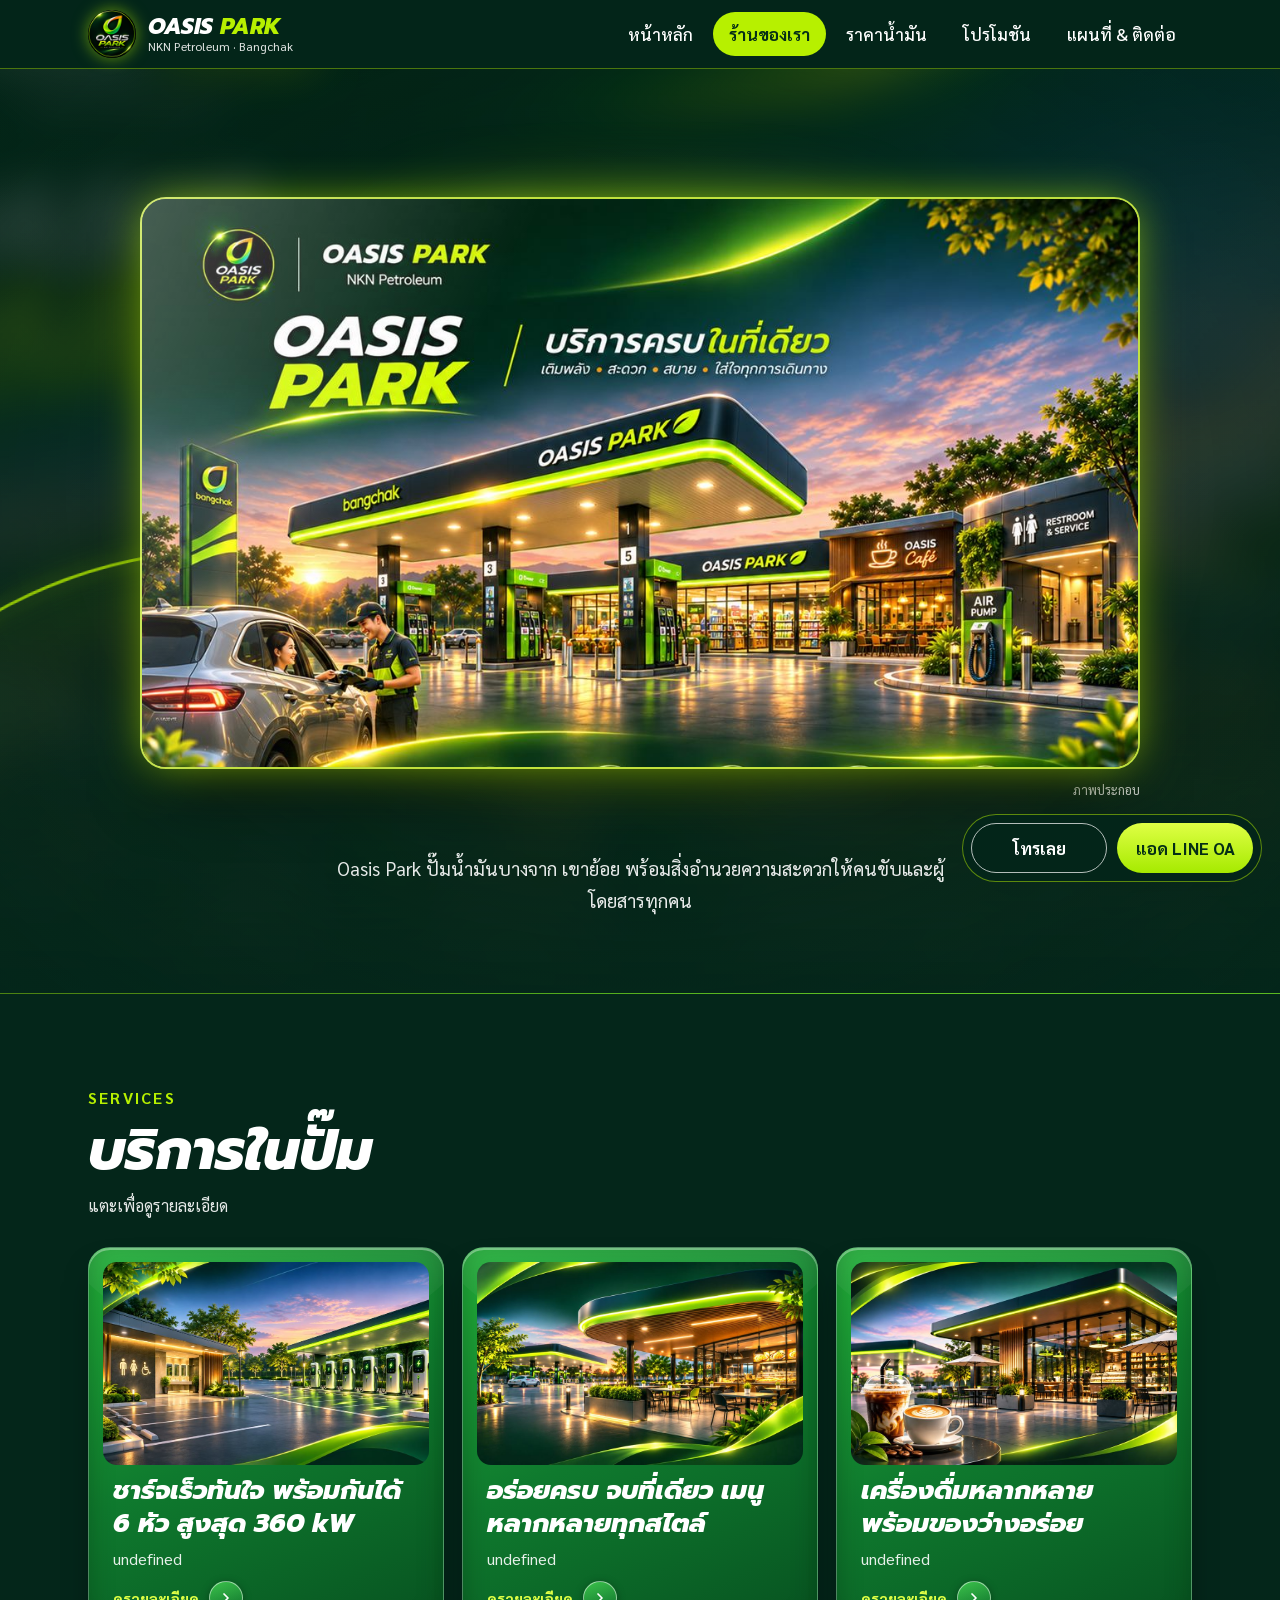
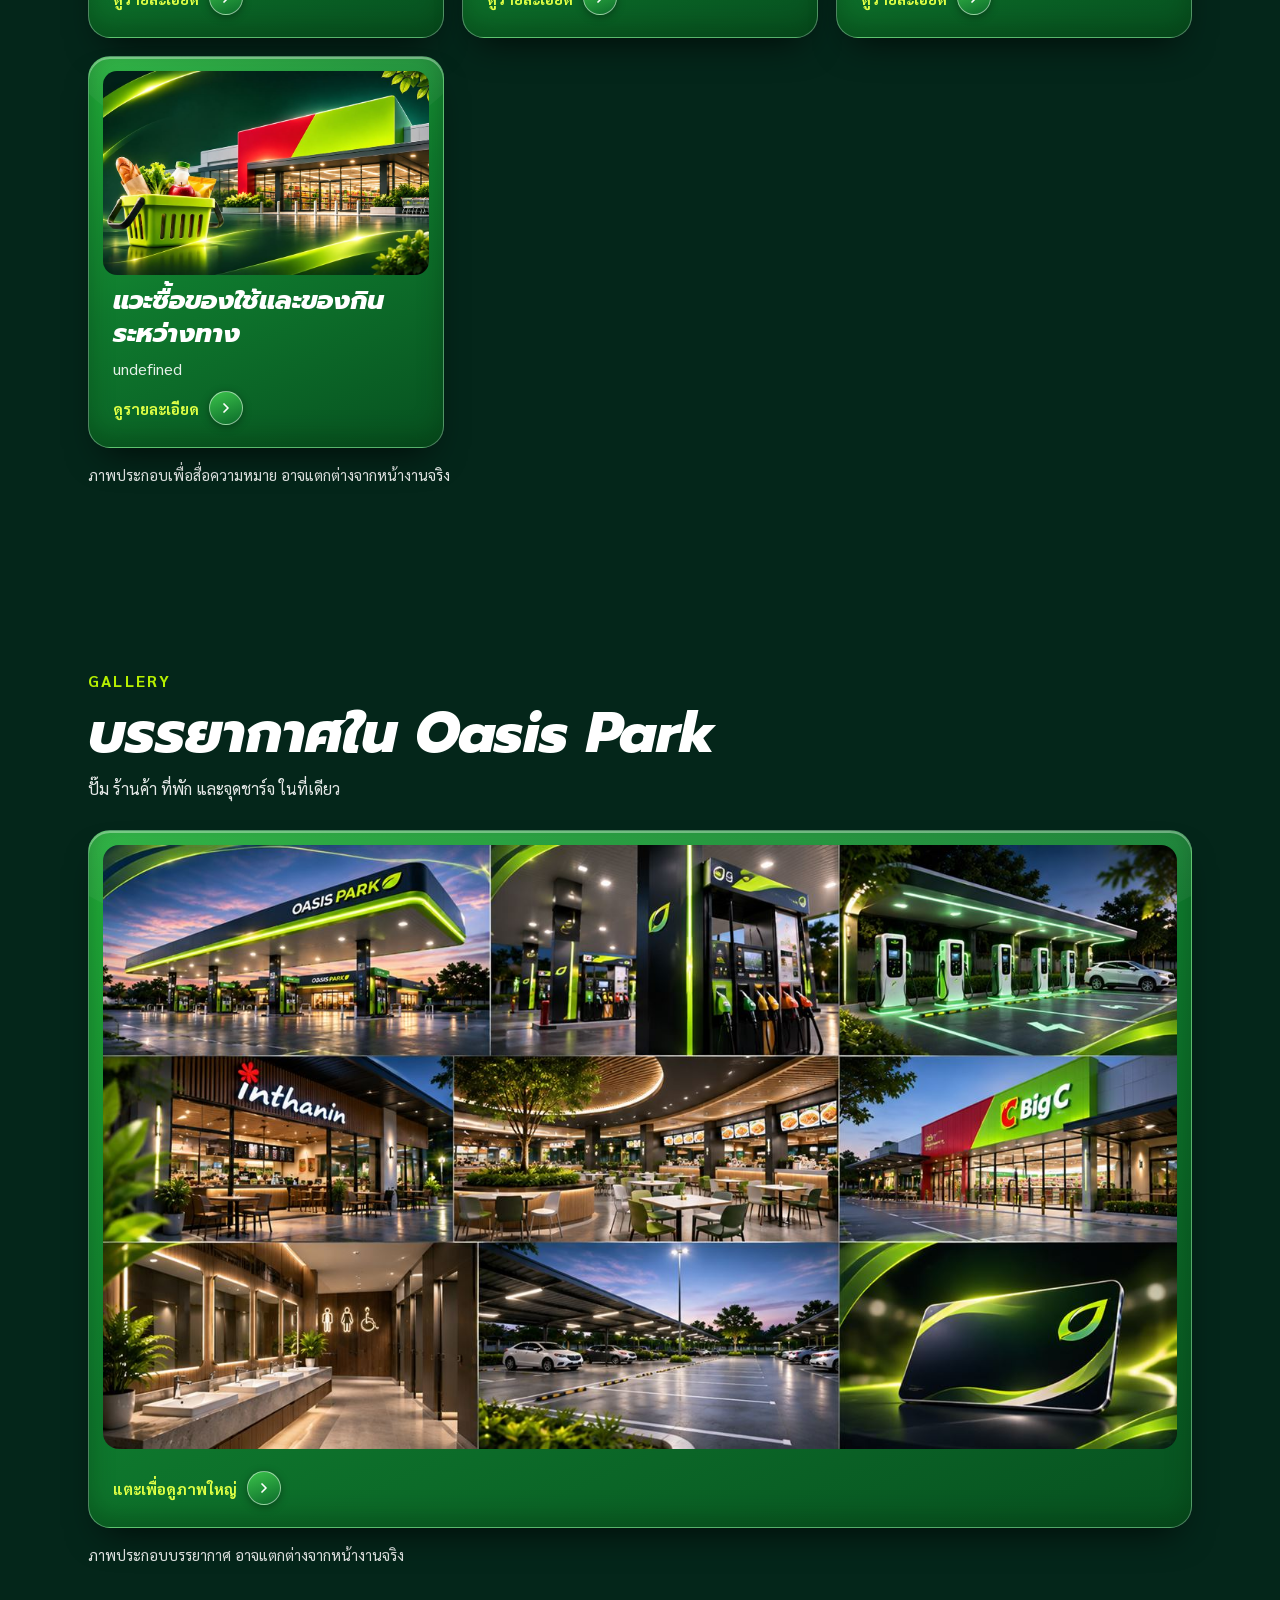
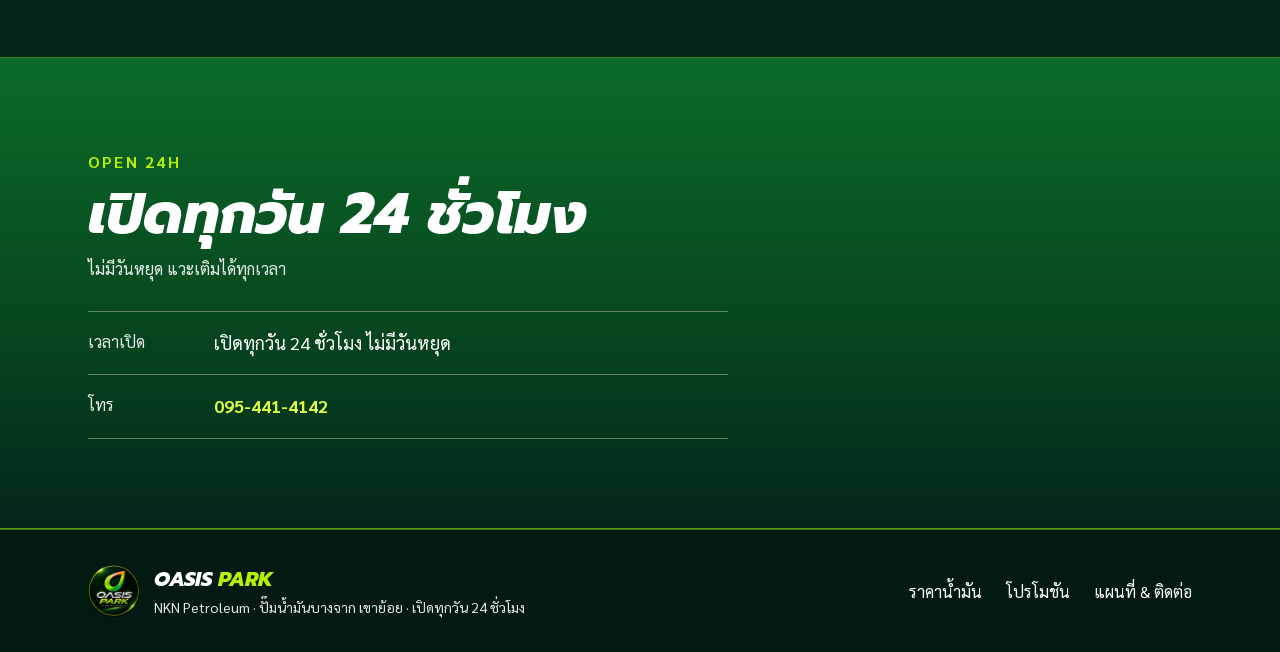
==== about.html @ 882deda7 "Redesign site: LINE OA theme, fuel price changes, EV/services imagery, modal + transition effects Co" ====
<!doctype html>
<html lang="th">
<head>
<meta charset="utf-8">
<meta name="viewport" content="width=device-width, initial-scale=1">
<title>ร้านของเรา — Oasis Park</title>
<meta name="description" content="บริการใน Oasis Park บางจาก เขาย้อย ชาร์จ EV ร้านสะดวกซื้อ Mini Big C กาแฟ Inthanin ศูนย์อาหาร">
<link rel="icon" href="assets/img/web/brand/logo-emblem.png">
<link rel="preconnect" href="https://fonts.googleapis.com">
<link rel="preconnect" href="https://fonts.gstatic.com" crossorigin>
<link rel="stylesheet" href="https://fonts.googleapis.com/css2?family=Prompt:ital,wght@0,500;0,600;0,700;0,800;1,700;1,800&family=Sarabun:wght@400;500;600;700&display=swap">
<link rel="stylesheet" href="assets/css/style.css">
</head>
<body>
<div class="pt" aria-hidden="true"><img src="assets/img/web/brand/logo-emblem.png" alt="" width="110" height="110"></div>

<header class="site">
  <div class="nav-row">
    <a class="brand" href="index.html" aria-label="Oasis Park หน้าหลัก">
      <img src="assets/img/web/brand/logo-emblem.png" alt="" width="48" height="48">
      <span class="bt"><b>OASIS <span>PARK</span></b><small>NKN Petroleum · Bangchak</small></span>
    </a>
    <button class="nav-toggle" aria-label="เปิดเมนู" aria-expanded="false">☰</button>
    <nav class="primary">
      <a href="index.html">หน้าหลัก</a>
      <a href="about.html" class="active" aria-current="page">ร้านของเรา</a>
      <a href="prices.html">ราคาน้ำมัน</a>
      <a href="promotions.html">โปรโมชัน</a>
      <a href="contact.html">แผนที่ &amp; ติดต่อ</a>
    </nav>
  </div>
</header>

<section class="hero layered center">
  <div class="hero-bg" style="background-image:url('assets/img/web/pages/page-services-blur.jpg')" aria-hidden="true"></div><div class="hero-veil" aria-hidden="true"></div><div class="swoosh" aria-hidden="true" style="left:-18%;top:52%;width:70%;height:90%;transform:rotate(-12deg);"></div><div class="swoosh" aria-hidden="true" style="right:-22%;top:-45%;width:75%;height:85%;transform:rotate(18deg);opacity:.7;"></div>
  <div class="hero-grid center"><div class="hero-text">
    <h1 class="sr-only">ร้านของเรา — บริการครบในที่เดียว</h1>
  </div>
  <figure class="shot"><div class="tilt"><span class="halo" aria-hidden="true"></span><img src="assets/img/web/pages/page-services.jpg" alt="ภาพปั๊ม Oasis Park ยามเย็น พร้อมร้านค้าและบริการ" width="1200"><span class="rim" aria-hidden="true"></span></div><figcaption>ภาพประกอบ</figcaption></figure>
  <div class="hero-text"><p class="lead">Oasis Park ปั๊มน้ำมันบางจาก เขาย้อย พร้อมสิ่งอำนวยความสะดวกให้คนขับและผู้โดยสารทุกคน</p></div></div>
</section>
<section class="block">
  <div class="wrap">
    <div class="section-head"><div class="eyebrow-label">SERVICES</div><h2>บริการในปั๊ม</h2><p>แตะเพื่อดูรายละเอียด</p></div>
    <div class="grid wide">
  <button type="button" class="glass img" data-modal="s4" aria-haspopup="dialog">
    <img class="thumb" src="assets/img/web/services/ev-scene.jpg" alt="ชาร์จรถ EV" style="object-position:50% หัวชาร์จ EV ใต้หลังคาไฟเขียวไลม์ ข้างห้องน้ำ" loading="lazy">
    <span class="pad-in"><h3>ชาร์จเร็วทันใจ พร้อมกันได้ 6 หัว สูงสุด 360 kW</h3><p>undefined</p><span class="more">ดูรายละเอียด <span class="chev" aria-hidden="true"><svg width="16" height="16" viewBox="0 0 24 24" fill="none" stroke="#fff" stroke-width="2.6" stroke-linecap="round" stroke-linejoin="round"><path d="m9 6 6 6-6 6"/></svg></span></span></span>
  </button>
  <button type="button" class="glass img" data-modal="s3" aria-haspopup="dialog">
    <img class="thumb" src="assets/img/web/services/food-scene.jpg" alt="ศูนย์อาหาร" style="object-position:50% ศูนย์อาหารยามเย็นข้างลานเติมน้ำมัน" loading="lazy">
    <span class="pad-in"><h3>อร่อยครบ จบที่เดียว เมนูหลากหลายทุกสไตล์</h3><p>undefined</p><span class="more">ดูรายละเอียด <span class="chev" aria-hidden="true"><svg width="16" height="16" viewBox="0 0 24 24" fill="none" stroke="#fff" stroke-width="2.6" stroke-linecap="round" stroke-linejoin="round"><path d="m9 6 6 6-6 6"/></svg></span></span></span>
  </button>
  <button type="button" class="glass img" data-modal="s2" aria-haspopup="dialog">
    <img class="thumb" src="assets/img/web/services/cafe-scene.jpg" alt="ร้านกาแฟ Inthanin" style="object-position:50% ร้านกาแฟยามเย็น พร้อมกาแฟเย็นและลาเต้" loading="lazy">
    <span class="pad-in"><h3>เครื่องดื่มหลากหลาย พร้อมของว่างอร่อย</h3><p>undefined</p><span class="more">ดูรายละเอียด <span class="chev" aria-hidden="true"><svg width="16" height="16" viewBox="0 0 24 24" fill="none" stroke="#fff" stroke-width="2.6" stroke-linecap="round" stroke-linejoin="round"><path d="m9 6 6 6-6 6"/></svg></span></span></span>
  </button>
  <button type="button" class="glass img" data-modal="s1" aria-haspopup="dialog">
    <img class="thumb" src="assets/img/web/services/shop-scene.jpg" alt="ร้านสะดวกซื้อ Mini Big C" style="object-position:50% ร้านสะดวกซื้อหน้าปั๊ม พร้อมตะกร้าสินค้า" loading="lazy">
    <span class="pad-in"><h3>แวะซื้อของใช้และของกินระหว่างทาง</h3><p>undefined</p><span class="more">ดูรายละเอียด <span class="chev" aria-hidden="true"><svg width="16" height="16" viewBox="0 0 24 24" fill="none" stroke="#fff" stroke-width="2.6" stroke-linecap="round" stroke-linejoin="round"><path d="m9 6 6 6-6 6"/></svg></span></span></span>
  </button>
</div>
<p class="note" style="margin-top:14px;">ภาพประกอบเพื่อสื่อความหมาย อาจแตกต่างจากหน้างานจริง</p>
  </div>
</section>
<section class="block">
  <div class="wrap">
    <div class="section-head"><div class="eyebrow-label">GALLERY</div><h2>บรรยากาศใน Oasis Park</h2><p>ปั๊ม ร้านค้า ที่พัก และจุดชาร์จ ในที่เดียว</p></div>
    <button type="button" class="glass gallery" data-modal="gallery" aria-haspopup="dialog">
  <img src="assets/img/web/gallery/oasis-collage.jpg" alt="ภาพรวมบรรยากาศ Oasis Park: ปั๊มน้ำมัน หัวจ่าย หัวชาร์จ EV Inthanin ศูนย์อาหาร ร้านสะดวกซื้อ ห้องน้ำ ลานจอดรถ และบัตรสมาชิก" loading="lazy" width="1400">
  <span class="more" style="padding:12px 10px 4px;">แตะเพื่อดูภาพใหญ่ <span class="chev" aria-hidden="true"><svg width="16" height="16" viewBox="0 0 24 24" fill="none" stroke="#fff" stroke-width="2.6" stroke-linecap="round" stroke-linejoin="round"><path d="m9 6 6 6-6 6"/></svg></span></span>
</button>
<p class="note" style="margin-top:14px;">ภาพประกอบบรรยากาศ อาจแตกต่างจากหน้างานจริง</p>
  </div>
</section>
<section class="block alt">
  <div class="wrap">
    <div class="section-head"><div class="eyebrow-label">OPEN 24H</div><h2>เปิดทุกวัน 24 ชั่วโมง</h2><p>ไม่มีวันหยุด แวะเติมได้ทุกเวลา</p></div>
    <dl class="dl" style="max-width:640px;">
      <div><dt>เวลาเปิด</dt><dd>เปิดทุกวัน 24 ชั่วโมง ไม่มีวันหยุด</dd></div>
      <div><dt>โทร</dt><dd><a href="tel:0954414142">095-441-4142</a></dd></div>
    </dl>
  </div>
</section>

<footer class="site">
  <div class="wrap foot">
    <div class="fb">
      <img src="assets/img/web/brand/logo-emblem.png" alt="" width="52" height="52">
      <div><div class="fn">OASIS <span>PARK</span></div><small>NKN Petroleum · ปั๊มน้ำมันบางจาก เขาย้อย · เปิดทุกวัน 24 ชั่วโมง</small></div>
    </div>
    <nav><a href="prices.html">ราคาน้ำมัน</a><a href="promotions.html">โปรโมชัน</a><a href="contact.html">แผนที่ &amp; ติดต่อ</a></nav>
  </div>
</footer>

<div class="sticky-bar">
  <a class="call" href="tel:0954414142">โทรเลย</a>
  <a class="line" href="https://line.me/R/ti/p/@087rhavv" target="_blank" rel="noopener">แอด LINE OA</a>
</div>

<script src="assets/js/main.js"></script>
</body>
</html>
---- assets/css/style.css ----
/* Oasis Park — ธีมเดียวกับ LINE OA: เขียวสดมันวาว + ไลม์เรืองแสง + ตัวหนาเอียง */
:root {
  --bg-deep: #04261A;
  --bg-deeper: #031A12;
  --g-1: #23B03A;
  --g-2: #0F7A2E;
  --g-3: #075120;
  --lime: #B7F000;
  --lime-glow: #DFFF45;
  --lime-btn: #A6EA00;
  --ink: #FFFFFF;
  --ink-dim: rgba(255, 255, 255, 0.9);
  --on-lime: #052E16;
  --orange: #FFB066;
  --border: rgba(183, 240, 0, 0.4);
  --radius: 22px;
}

* { box-sizing: border-box; }
html { scroll-behavior: smooth; }

body {
  margin: 0;
  font-family: 'Sarabun', 'Prompt', sans-serif;
  font-size: 18px;
  background: var(--bg-deep);
  color: var(--ink);
  line-height: 1.7;
  min-height: 100vh;
  -webkit-font-smoothing: antialiased;
}

a { color: inherit; text-decoration: none; }
a:hover { color: var(--lime); }
img { max-width: 100%; display: block; }
a:focus-visible, button:focus-visible { outline: 3px solid var(--lime-glow); outline-offset: 3px; }
button { font-family: inherit; }

h1, h2, h3, .disp { font-family: 'Prompt', 'Sarabun', sans-serif; }
.disp { font-weight: 800; font-style: italic; }

.wrap { max-width: 1200px; margin: 0 auto; padding: 0 clamp(20px, 4vw, 48px); }

/* ---------- Header ---------- */
header.site {
  position: sticky; top: 0; z-index: 50;
  background: rgba(4, 38, 26, 0.88);
  backdrop-filter: blur(16px); -webkit-backdrop-filter: blur(16px);
  border-bottom: 1px solid var(--border);
}
.nav-row {
  max-width: 1200px; margin: 0 auto;
  padding: 10px clamp(20px, 4vw, 48px);
  display: flex; align-items: center; justify-content: space-between; gap: 16px;
}
.brand { display: flex; align-items: center; gap: 12px; }
.brand img { width: 48px; height: 48px; border-radius: 50%; box-shadow: 0 0 16px rgba(183, 240, 0, 0.55); }
.brand .bt { display: flex; flex-direction: column; line-height: 1.1; }
.brand .bt b { font-family: 'Prompt', sans-serif; font-weight: 800; font-style: italic; font-size: 22px; }
.brand .bt b span { color: var(--lime); }
.brand .bt small { font-size: 12px; color: var(--ink-dim); }

nav.primary { display: flex; gap: 4px; flex-wrap: wrap; }
nav.primary a {
  padding: 8px 16px; border-radius: 999px; font-size: 17px; font-weight: 500;
  color: var(--ink); transition: background .2s, color .2s;
}
nav.primary a:hover, nav.primary a.active { color: var(--on-lime); background: var(--lime); font-weight: 700; }

.nav-toggle {
  display: none; width: 48px; height: 48px; align-items: center; justify-content: center;
  background: transparent; border: 1px solid var(--border); border-radius: 12px;
  color: var(--lime); font-size: 22px; cursor: pointer;
}
@media (max-width: 860px) {
  nav.primary {
    display: none; width: 100%; order: 3; flex-direction: column;
    padding: 8px 0 12px; border-top: 1px solid var(--border); margin-top: 8px;
  }
  nav.primary.open { display: flex; }
  nav.primary a { font-size: 20px; border-radius: 12px; }
  .nav-row { flex-wrap: wrap; }
  .nav-toggle { display: inline-flex; }
}

/* ---------- Effects ---------- */
@keyframes fadeUp { from { opacity: 0; transform: translateY(22px); } to { opacity: 1; transform: none; } }
@keyframes floaty { 0%, 100% { transform: translateY(0); } 50% { transform: translateY(-9px); } }
@keyframes sweep { from { background-position: -200% 0; } to { background-position: 200% 0; } }
@keyframes modalIn { from { opacity: 0; transform: translateY(24px) scale(.96); } to { opacity: 1; transform: none; } }
@keyframes pulse { 0%, 100% { opacity: .55; } 50% { opacity: 1; } }
.fx-up { animation: fadeUp .8s cubic-bezier(.2, .7, .2, 1) both; }
.fx-d1 { animation-delay: .12s; } .fx-d2 { animation-delay: .24s; } .fx-d3 { animation-delay: .36s; }
.fx-float { animation: floaty 7s ease-in-out infinite; }

.swoosh {
  position: absolute; pointer-events: none; border-radius: 50%;
  border: 3px solid transparent; border-top-color: rgba(183, 240, 0, .75);
  filter: drop-shadow(0 0 10px rgba(183, 240, 0, .7));
}

/* ---------- Hero ---------- */
.hero {
  position: relative; overflow: hidden;
  background: radial-gradient(ellipse at 80% 10%, #2FB840 0%, #0F7A2E 34%, #06401E 62%, #04261A 100%);
  border-bottom: 1px solid var(--border);
}
.hero.small { background: radial-gradient(ellipse at 80% 0%, #2FB840 0%, #0F7A2E 30%, #06401E 60%, #04261A 100%); }
.hero-grid {
  position: relative; max-width: 1200px; margin: 0 auto;
  padding: clamp(36px, 6vw, 88px) clamp(20px, 4vw, 48px);
  display: grid; grid-template-columns: 1fr 1fr; gap: clamp(24px, 4vw, 56px); align-items: center;
}
.hero-grid.one { grid-template-columns: 1fr; padding-block: clamp(32px, 5vw, 64px); }
@media (max-width: 860px) { .hero-grid { grid-template-columns: 1fr; } }
.hero-text { display: flex; flex-direction: column; gap: 22px; }
.logo-row { display: flex; align-items: center; gap: 14px; flex-wrap: wrap; }
.logo-row img { width: 84px; height: 84px; border-radius: 50%; box-shadow: 0 0 28px rgba(183, 240, 0, .65); }

.pill {
  display: inline-flex; align-items: center; gap: 8px; padding: 8px 18px; border-radius: 999px;
  background: linear-gradient(180deg, var(--lime-glow), var(--lime-btn)); color: var(--on-lime);
  font-weight: 700; font-size: 17px; box-shadow: 0 6px 18px -4px rgba(183, 240, 0, .7);
}
.pill.outline { background: rgba(183, 240, 0, .08); color: var(--lime); border: 1px solid rgba(183, 240, 0, .55); box-shadow: none; font-size: 15px; padding: 7px 16px; }
.pill .dot { width: 8px; height: 8px; border-radius: 50%; background: var(--lime); box-shadow: 0 0 12px 3px var(--lime); animation: pulse 2.6s ease-in-out infinite; }

.hero h1 {
  margin: 0; font-weight: 800; font-style: italic; line-height: 1.04;
  font-size: clamp(48px, 9vw, 112px);
  text-shadow: 0 3px 0 rgba(0, 70, 30, .7), 0 10px 30px rgba(0, 0, 0, .45);
}
.hero h1 .accent { color: var(--lime); text-shadow: 0 0 36px rgba(183, 240, 0, .55), 0 3px 0 #3E6B00; }
.hero h1.page { font-size: clamp(36px, 6vw, 64px); }
.hero .tagline { margin: 0; font-size: clamp(22px, 3.2vw, 34px); line-height: 1.35; }
.hero p.lead { margin: 0; max-width: 32em; font-size: 19px; color: var(--ink-dim); text-wrap: pretty; }

.cta-row { display: flex; flex-wrap: wrap; gap: 12px; padding-top: 6px; }
.btn {
  position: relative; overflow: hidden; display: inline-flex; align-items: center; gap: 10px;
  min-height: 54px; padding: 0 28px; border-radius: 999px;
  font-weight: 700; font-size: 18px; border: 1px solid transparent; cursor: pointer;
  transition: transform .25s, box-shadow .25s, background .25s, border-color .25s;
}
.btn-primary {
  background: linear-gradient(180deg, var(--lime-glow), var(--lime-btn)); color: var(--on-lime);
  box-shadow: 0 0 0 1px rgba(223, 255, 69, .7), 0 10px 28px -8px rgba(183, 240, 0, .65);
}
.btn-primary:hover { transform: translateY(-2px); color: var(--on-lime); box-shadow: 0 0 0 1px var(--lime-glow), 0 16px 38px -6px rgba(183, 240, 0, .9); }
.btn-primary::after {
  content: ""; position: absolute; inset: 0; pointer-events: none;
  background: linear-gradient(110deg, transparent 30%, rgba(255, 255, 255, .6) 50%, transparent 70%);
  background-size: 200% 100%; animation: sweep 3.2s linear infinite;
}
.btn-outline { background: rgba(255, 255, 255, .08); color: #fff; border-color: rgba(255, 255, 255, .7); }
.btn-outline:hover { transform: translateY(-2px); border-color: var(--lime-glow); background: rgba(183, 240, 0, .14); color: #fff; }

.hero-photo { position: relative; }
.hero-photo::before {
  content: ""; position: absolute; inset: -6% -4%; pointer-events: none; filter: blur(20px);
  background: radial-gradient(circle, rgba(183, 240, 0, .45), transparent 65%);
}
.hero-photo .frame {
  position: relative; aspect-ratio: 4 / 3; border-radius: 26px;
  border: 2px solid rgba(223, 255, 69, .8);
  box-shadow: 0 0 40px -6px rgba(183, 240, 0, .7), 0 30px 60px -20px rgba(0, 0, 0, .7);
  background: url('../img/web/hero/rich-menu.jpg') no-repeat; background-size: 154%; background-position: 14% 33%;
}
.caption { font-size: 13px; color: rgba(255, 255, 255, .8); margin-top: 8px; }

/* ---------- Sections ---------- */
section.block { padding: clamp(48px, 7vw, 96px) 0; }
section.block.alt { background: linear-gradient(180deg, #0B6B2A 0%, #07481F 55%, #04261A 100%); border-block: 1px solid var(--border); position: relative; overflow: hidden; }
section.block.tight-top { padding-top: clamp(28px, 4vw, 48px); }
.eyebrow-label { font-size: 16px; font-weight: 700; color: var(--lime); letter-spacing: .14em; }
.section-head { margin-bottom: 28px; display: flex; flex-direction: column; gap: 8px; }
.section-head h2 { margin: 0; font-weight: 800; font-style: italic; font-size: clamp(32px, 5vw, 56px); line-height: 1.15; }
.section-head p { margin: 0; font-size: 16px; color: var(--ink-dim); }

.grid { display: grid; gap: 18px; grid-template-columns: repeat(auto-fit, minmax(250px, 1fr)); }
.grid.wide { grid-template-columns: repeat(auto-fit, minmax(280px, 1fr)); }
.grid.quick { grid-template-columns: repeat(auto-fit, minmax(220px, 1fr)); gap: 14px; }

/* ---------- Glossy card ---------- */
.glass {
  position: relative; overflow: hidden; text-align: left; color: #fff; cursor: pointer;
  display: flex; flex-direction: column; gap: 10px;
  border-radius: var(--radius); border: 1px solid rgba(255, 255, 255, .28); padding: 22px;
  background: linear-gradient(155deg, var(--g-1) 0%, var(--g-2) 48%, var(--g-3) 100%);
  box-shadow: inset 0 2px 0 rgba(255, 255, 255, .35), inset 0 -10px 24px rgba(0, 40, 10, .35), 0 18px 36px -16px rgba(0, 0, 0, .75);
  transition: transform .35s cubic-bezier(.2, .7, .2, 1), box-shadow .3s, border-color .3s;
  font-size: inherit;
}
.glass::before {
  content: ""; position: absolute; inset: 0; pointer-events: none; opacity: 0; transition: opacity .3s;
  background: radial-gradient(300px circle at var(--mx, 50%) var(--my, 50%), rgba(223, 255, 69, .38), transparent 62%);
}
.glass::after {
  content: ""; position: absolute; left: -10%; right: -10%; top: -45%; height: 70%; pointer-events: none; border-radius: 50%;
  background: linear-gradient(180deg, rgba(255, 255, 255, .2), rgba(255, 255, 255, 0));
}
.glass:hover {
  transform: translateY(-6px); border-color: var(--lime-glow); color: #fff;
  box-shadow: inset 0 2px 0 rgba(255, 255, 255, .4), 0 0 0 1px rgba(223, 255, 69, .5), 0 26px 50px -18px rgba(183, 240, 0, .55);
}
.glass:hover::before { opacity: 1; }
.glass:active { transform: translateY(-2px) scale(.99); }
.glass > * { position: relative; z-index: 1; }
.glass.dark { background: linear-gradient(155deg, #1E1E1E 0%, #0A2A17 100%); border-color: rgba(183, 240, 0, .5); }
.glass.img { padding: 14px 14px 22px; }

.chev {
  width: 34px; height: 34px; border-radius: 50%; flex: none; display: inline-flex; align-items: center; justify-content: center;
  background: linear-gradient(160deg, #3BC24B, #0B6B2A); border: 1px solid rgba(255, 255, 255, .5);
  box-shadow: 0 2px 8px rgba(0, 0, 0, .35); transition: transform .3s; color: #fff; font-weight: 800;
}
.glass:hover .chev { transform: translateX(5px); }
.more { display: inline-flex; align-items: center; gap: 10px; font-size: 15px; font-weight: 700; color: var(--lime-glow); padding-top: 4px; }

.quick-tile { flex-direction: row; align-items: center; gap: 14px; padding: 18px; font-family: 'Prompt', sans-serif; font-weight: 800; font-style: italic; font-size: 22px; line-height: 1.2; }
.quick-tile .qi { width: 56px; height: 56px; border-radius: 16px; flex: none; display: flex; align-items: center; justify-content: center; background: rgba(255, 255, 255, .16); border: 1px solid rgba(255, 255, 255, .4); }
.quick-tile .ql { flex: 1; }

.tag-pill { align-self: flex-start; padding: 2px 14px; border-radius: 999px; background: var(--lime); color: var(--on-lime); font-size: 14px; font-weight: 700; }
.bignum { font-family: 'Prompt', sans-serif; font-weight: 800; font-style: italic; line-height: 1.05; }
.glass h3 { margin: 0; font-weight: 800; font-style: italic; font-size: 26px; line-height: 1.25; }
.glass p { margin: 0; font-size: 16px; color: var(--ink-dim); text-wrap: pretty; }
.thumb { width: 100%; aspect-ratio: 16 / 10; object-fit: cover; border-radius: 14px; }
.thumb-ph { aspect-ratio: 16 / 10; border-radius: 14px; display: flex; align-items: center; justify-content: center; background: radial-gradient(circle at 30% 25%, rgba(223, 255, 69, .4), rgba(255, 255, 255, .06) 70%); border: 1px solid rgba(255, 255, 255, .3); }
.pad-in { padding: 0 10px; display: flex; flex-direction: column; gap: 8px; }

/* fuel cards */
.fuel-name { font-size: 16px; font-weight: 700; letter-spacing: .03em; display: flex; justify-content: space-between; align-items: center; gap: 8px; }
.fuel-price { font-size: 48px; font-feature-settings: 'tnum'; text-shadow: 0 2px 0 rgba(0, 70, 30, .7), 0 0 22px rgba(183, 240, 0, .4); }
.chg-row { display: flex; flex-wrap: wrap; align-items: center; gap: 8px 12px; font-size: 15px; }
.chg { display: inline-flex; align-items: center; padding: 2px 12px; border-radius: 999px; font-weight: 700; border: 1px solid currentColor; background: rgba(3, 38, 18, .7); }
.chg.down { color: var(--lime-glow); } .chg.up { color: var(--orange); } .chg.same { color: #fff; }
.legend { font-size: 15px; color: var(--ink-dim); }
.legend .d { color: var(--lime-glow); font-weight: 700; } .legend .u { color: var(--orange); font-weight: 700; }

/* campaign banner */
.campaign { display: grid; grid-template-columns: 1fr 1fr; gap: 20px; align-items: center; padding: clamp(18px, 3vw, 32px); width: 100%; }
.campaign img { filter: drop-shadow(0 12px 24px rgba(0, 0, 0, .45)); }
@media (max-width: 760px) { .campaign { grid-template-columns: 1fr; } }
.campaign .ct { display: flex; flex-direction: column; gap: 12px; }
.campaign .big { font-size: clamp(28px, 4vw, 44px); line-height: 1.2; }

/* contact */
.dl { margin: 0; border-top: 1px solid rgba(255, 255, 255, .35); }
.dl > div { display: grid; grid-template-columns: 110px minmax(0, 1fr); gap: 16px; padding: 16px 0; border-bottom: 1px solid rgba(255, 255, 255, .35); }
.dl dt { font-size: 16px; color: var(--ink-dim); } .dl dd { margin: 0; }
.dl a { color: var(--lime-glow); font-weight: 700; }
.contact-grid { display: grid; grid-template-columns: 1fr 1fr; gap: 20px; }
@media (max-width: 860px) { .contact-grid { grid-template-columns: 1fr; } }
.panel { display: flex; flex-direction: column; gap: 14px; justify-content: center; padding: clamp(24px, 3vw, 36px); border-radius: var(--radius); background: var(--bg-deep); border: 1px solid rgba(183, 240, 0, .55); box-shadow: 0 0 40px -12px rgba(183, 240, 0, .5); }
.panel h3 { margin: 0; font-weight: 800; font-style: italic; font-size: 28px; }

.note { margin: 0; font-size: 15px; color: var(--ink-dim); }
.note a { color: var(--lime-glow); text-decoration: underline; }

/* ---------- Footer / sticky ---------- */
footer.site { background: var(--bg-deeper); border-top: 1px solid var(--border); padding: 32px 0 calc(32px + 76px); }
@media (min-width: 861px) { footer.site { padding-bottom: 32px; } }
footer.site .foot { display: flex; flex-wrap: wrap; align-items: center; justify-content: space-between; gap: 16px 32px; }
footer.site .fb { display: flex; align-items: center; gap: 14px; }
footer.site .fb img { width: 52px; height: 52px; border-radius: 50%; }
footer.site .fn { font-family: 'Prompt', sans-serif; font-weight: 800; font-style: italic; font-size: 20px; }
footer.site .fn span { color: var(--lime); }
footer.site small { display: block; font-size: 14px; color: var(--ink-dim); }
footer.site nav { display: flex; flex-wrap: wrap; gap: 24px; font-size: 16px; }

.sticky-bar {
  position: fixed; left: 0; right: 0; bottom: 0; z-index: 60;
  display: grid; grid-template-columns: 1fr 1fr; gap: 10px;
  padding: 10px 14px calc(10px + env(safe-area-inset-bottom));
  background: rgba(4, 38, 26, .94); backdrop-filter: blur(14px); -webkit-backdrop-filter: blur(14px);
  border-top: 1px solid rgba(183, 240, 0, .5);
}
.sticky-bar a { min-height: 50px; display: flex; align-items: center; justify-content: center; border-radius: 999px; font-size: 17px; font-weight: 700; }
.sticky-bar .call { border: 1px solid rgba(255, 255, 255, .7); }
.sticky-bar .line { background: linear-gradient(180deg, var(--lime-glow), var(--lime-btn)); color: var(--on-lime); }
@media (min-width: 861px) {
  .sticky-bar { left: auto; right: 18px; bottom: 18px; width: 300px; border-radius: 999px; border: 1px solid rgba(183, 240, 0, .5); padding: 8px; }
}

/* ---------- Modal (<dialog>) ---------- */
dialog.op-modal {
  width: min(600px, calc(100vw - 32px)); max-height: calc(100vh - 40px); padding: 0; border: 1px solid rgba(223, 255, 69, .7);
  border-radius: 26px; color: #fff; overflow: auto;
  background: linear-gradient(160deg, #1FA335 0%, #0B6B2A 40%, #04261A 100%);
  box-shadow: 0 0 0 1px rgba(183, 240, 0, .2), 0 0 70px -10px rgba(183, 240, 0, .55), 0 40px 80px -20px rgba(0, 0, 0, .85);
}
dialog.op-modal[open] { animation: modalIn .45s cubic-bezier(.2, .8, .2, 1) both; }
dialog.op-modal::backdrop { background: rgba(1, 12, 8, .78); backdrop-filter: blur(10px); }
.op-modal .mbody { padding: clamp(20px, 4vw, 34px); position: relative; }
.op-modal .mclose {
  position: absolute; right: 14px; top: 14px; z-index: 2; width: 46px; height: 46px; border-radius: 50%;
  display: flex; align-items: center; justify-content: center; cursor: pointer; font-size: 22px; line-height: 1;
  background: rgba(4, 38, 26, .8); border: 1px solid rgba(255, 255, 255, .6); color: #fff;
}
.op-modal .mclose:hover { background: var(--lime); color: var(--on-lime); }
.op-modal .mimg { width: 100%; border-radius: 16px; margin-bottom: 18px; }
.op-modal h3 { margin: 12px 0 0; font-weight: 800; font-style: italic; font-size: clamp(26px, 4vw, 36px); line-height: 1.2; }
.op-modal .mbig { font-family: 'Prompt', sans-serif; font-weight: 800; font-style: italic; font-size: clamp(34px, 6vw, 54px); line-height: 1.05; color: var(--lime-glow); text-shadow: 0 0 28px rgba(183, 240, 0, .5), 0 3px 0 rgba(0, 40, 10, .7); margin-top: 10px; }
.op-modal .mlead { margin: 16px 0 0; font-size: 17px; }
.op-modal ul { margin: 16px 0 0; padding: 0; list-style: none; display: flex; flex-direction: column; gap: 10px; }
.op-modal li { display: grid; grid-template-columns: auto 1fr; gap: 12px; font-size: 16px; }
.op-modal li::before { content: ""; margin-top: 9px; width: 9px; height: 9px; border-radius: 50%; background: var(--lime-glow); box-shadow: 0 0 10px var(--lime); }
.op-modal .mnote { margin: 16px 0 0; font-size: 14px; color: var(--ink-dim); }
.op-modal .macts { display: flex; flex-wrap: wrap; gap: 10px; margin-top: 20px; }
.op-modal .macts .btn { min-height: 50px; font-size: 16px; padding: 0 24px; }

@media (prefers-reduced-motion: reduce) {
  html { scroll-behavior: auto; }
  .fx-up, .fx-float, .btn-primary::after, dialog.op-modal[open], .pill .dot { animation: none !important; }
  .glass, .btn, .chev { transition: none !important; }
}

/* =====================================================
   Layered hero — ภาพเบลอด้านหลัง + ภาพคมด้านหน้า (blur → sharp)
   ===================================================== */
.sr-only { position: absolute; width: 1px; height: 1px; padding: 0; margin: -1px; overflow: hidden; clip: rect(0, 0, 0, 0); white-space: nowrap; border: 0; }

.hero.layered { isolation: isolate; }
.hero-bg {
  position: absolute; inset: -10%; z-index: -3; background-size: cover; background-position: center;
  filter: blur(22px) saturate(1.35) brightness(.72);
  transform: translate3d(0, calc(var(--sy, 0) * .22px), 0) scale(1.08);
  will-change: transform;
}
.hero-veil {
  position: absolute; inset: 0; z-index: -2; pointer-events: none;
  background:
    linear-gradient(90deg, rgba(4, 38, 26, .94) 0%, rgba(4, 38, 26, .6) 52%, rgba(4, 38, 26, .28) 100%),
    linear-gradient(180deg, rgba(4, 38, 26, 0) 55%, #04261A 100%);
}
.hero.layered.center .hero-veil {
  background:
    radial-gradient(ellipse at 50% 45%, rgba(4, 38, 26, .15) 0%, rgba(4, 38, 26, .7) 100%),
    linear-gradient(180deg, rgba(4, 38, 26, .35) 0%, #04261A 100%);
}
.hero.layered .swoosh { z-index: -1; }

.shot { position: relative; margin: 0; perspective: 1000px; }
.shot .tilt {
  position: relative; transform-style: preserve-3d;
  transform: rotateX(var(--rx, 0deg)) rotateY(var(--ry, 0deg));
  transition: transform .25s ease-out;
}
.shot .halo {
  position: absolute; inset: -5% -3%; pointer-events: none; filter: blur(24px); z-index: -1;
  background: radial-gradient(circle, rgba(183, 240, 0, .5), transparent 65%);
}
.shot img {
  width: 100%; height: auto; border-radius: 26px; border: 2px solid rgba(223, 255, 69, .85);
  box-shadow: 0 0 44px -6px rgba(183, 240, 0, .7), 0 34px 70px -24px rgba(0, 0, 0, .8);
  animation: focusIn 1.1s cubic-bezier(.2, .7, .2, 1) both;
}
.shot .rim {
  position: absolute; inset: 0; border-radius: 26px; pointer-events: none;
  background: linear-gradient(115deg, rgba(255, 255, 255, .28) 0%, rgba(255, 255, 255, 0) 32%);
  mix-blend-mode: screen;
}
.shot figcaption { font-size: 13px; color: rgba(255, 255, 255, .8); margin-top: 10px; text-align: right; }
.hero-grid.center { grid-template-columns: 1fr; justify-items: center; text-align: center; }
.hero-grid.center .shot { width: min(1000px, 100%); }
.hero-grid.center .hero-text { align-items: center; }
.brandline { font-family: 'Prompt', sans-serif; font-weight: 800; font-style: italic; font-size: clamp(26px, 4vw, 40px); letter-spacing: .02em; line-height: 1; }
.brandline span { color: var(--lime); text-shadow: 0 0 22px rgba(183, 240, 0, .5); }
.hero h1.tag { font-size: clamp(34px, 6vw, 72px); line-height: 1.12; }

@keyframes focusIn {
  from { filter: blur(20px) brightness(1.3); opacity: 0; transform: scale(1.07); }
  60%  { filter: blur(4px); opacity: 1; }
  to   { filter: none; opacity: 1; transform: none; }
}

/* =====================================================
   Signature interaction — เด้งแบบสปริง + ripple แสงไลม์
   ===================================================== */
:root { --spring: cubic-bezier(.34, 1.56, .64, 1); }
.glass, .btn, nav.primary a, .chev { transition-timing-function: var(--spring); }
.glass { transition: transform .45s var(--spring), box-shadow .3s, border-color .3s; }
.glass:hover { transform: translateY(-7px) scale(1.015); }
.glass:active { transform: translateY(-1px) scale(.95); transition-duration: .12s; }
.btn:active { transform: scale(.94); transition-duration: .1s; }
nav.primary a { transition: transform .35s var(--spring), background .2s, color .2s; }
nav.primary a:hover { transform: translateY(-2px) scale(1.06); }
nav.primary a:active { transform: scale(.92); }

@keyframes pop { 0% { transform: scale(1); } 28% { transform: scale(.93); } 62% { transform: scale(1.045); } 100% { transform: scale(1); } }
.popped { animation: pop .5s var(--spring); }

.rip {
  position: absolute; border-radius: 50%; pointer-events: none; z-index: 0;
  width: 14px; height: 14px; margin: -7px 0 0 -7px;
  background: radial-gradient(circle, rgba(223, 255, 69, .95) 0%, rgba(183, 240, 0, .45) 45%, transparent 70%);
  animation: rip .75s ease-out forwards;
}
@keyframes rip { from { transform: scale(1); opacity: 1; } to { transform: scale(26); opacity: 0; } }
.btn, nav.primary a, .glass { overflow: hidden; }
nav.primary a { position: relative; }

/* page transition: แถบเขียว-ไลม์กวาดทั้งจอ + ตราโลโก้เด้ง */
.pt {
  position: fixed; top: 0; bottom: 0; left: -12vw; width: 124vw; z-index: 300; pointer-events: none;
  display: flex; align-items: center; justify-content: center;
  background: linear-gradient(100deg, #0F7A2E 0%, #063D1E 55%, #04261A 100%);
  border-right: 6px solid var(--lime-glow);
  box-shadow: 14px 0 60px 6px rgba(183, 240, 0, .55);
  transform: translateX(0) skewX(-6deg);
  animation: ptEnter .8s .08s cubic-bezier(.7, 0, .2, 1) forwards;
}
.pt img { width: 110px; height: 110px; border-radius: 50%; box-shadow: 0 0 50px rgba(183, 240, 0, .8); animation: ptLogo .8s var(--spring) both; }
.pt.leaving { animation: ptLeave .46s cubic-bezier(.7, 0, .2, 1) forwards; }
.pt.leaving img { animation: ptLogo .5s .1s var(--spring) both; }
@keyframes ptEnter { from { transform: translateX(0) skewX(-6deg); } to { transform: translateX(112%) skewX(-6deg); visibility: hidden; } }
@keyframes ptLeave { from { transform: translateX(-112%) skewX(-6deg); visibility: visible; } to { transform: translateX(0) skewX(-6deg); visibility: visible; } }
@keyframes ptLogo { from { transform: scale(.3); opacity: 0; } to { transform: scale(1); opacity: 1; } }

/* modal เป็นชั้น: หน้าหลังเบลอ + กล่องเด้งสปริง + เนื้อหาไล่ทีละชิ้น */
header.site, main, footer.site { transition: filter .4s ease, transform .5s var(--spring); }
body.modal-open main, body.modal-open footer.site { filter: blur(7px) brightness(.65) saturate(.9); transform: scale(.985); }
body.modal-open header.site { filter: blur(4px) brightness(.7); }
dialog.op-modal[open] { animation: modalSpring .6s var(--spring) both; }
@keyframes modalSpring {
  0% { opacity: 0; transform: translateY(46px) scale(.9); }
  55% { opacity: 1; transform: translateY(-6px) scale(1.015); }
  100% { opacity: 1; transform: none; }
}
dialog.op-modal::backdrop { animation: backdropIn .4s ease both; }
@keyframes backdropIn { from { background: rgba(1, 12, 8, 0); backdrop-filter: blur(0); } to { background: rgba(1, 12, 8, .72); backdrop-filter: blur(10px); } }
.op-modal .mbody > * { animation: fadeUp .55s var(--spring) both; }
.op-modal .mbody > *:nth-child(2) { animation-delay: .05s; } .op-modal .mbody > *:nth-child(3) { animation-delay: .1s; }
.op-modal .mbody > *:nth-child(4) { animation-delay: .15s; } .op-modal .mbody > *:nth-child(5) { animation-delay: .2s; }
.op-modal .mbody > *:nth-child(6) { animation-delay: .25s; } .op-modal .mbody > *:nth-child(7) { animation-delay: .3s; }
.op-modal .mbody > .mclose { animation: none; }
.op-modal .mimg { animation: focusIn .9s .05s cubic-bezier(.2, .7, .2, 1) both !important; }

@media (prefers-reduced-motion: reduce) {
  .pt { display: none; }
  .hero-bg { transform: scale(1.08) !important; }
  .shot .tilt { transform: none !important; }
  .shot img, .op-modal .mbody > *, .op-modal .mimg, dialog.op-modal::backdrop, .popped, .rip { animation: none !important; }
  dialog.op-modal[open] { animation: none !important; }
  body.modal-open main, body.modal-open footer.site { transform: none; }
}

/* gallery — ภาพรวมบรรยากาศ */
.glass.gallery { width: 100%; padding: 14px 14px 18px; }
.glass.gallery img { width: 100%; height: auto; border-radius: 16px; }
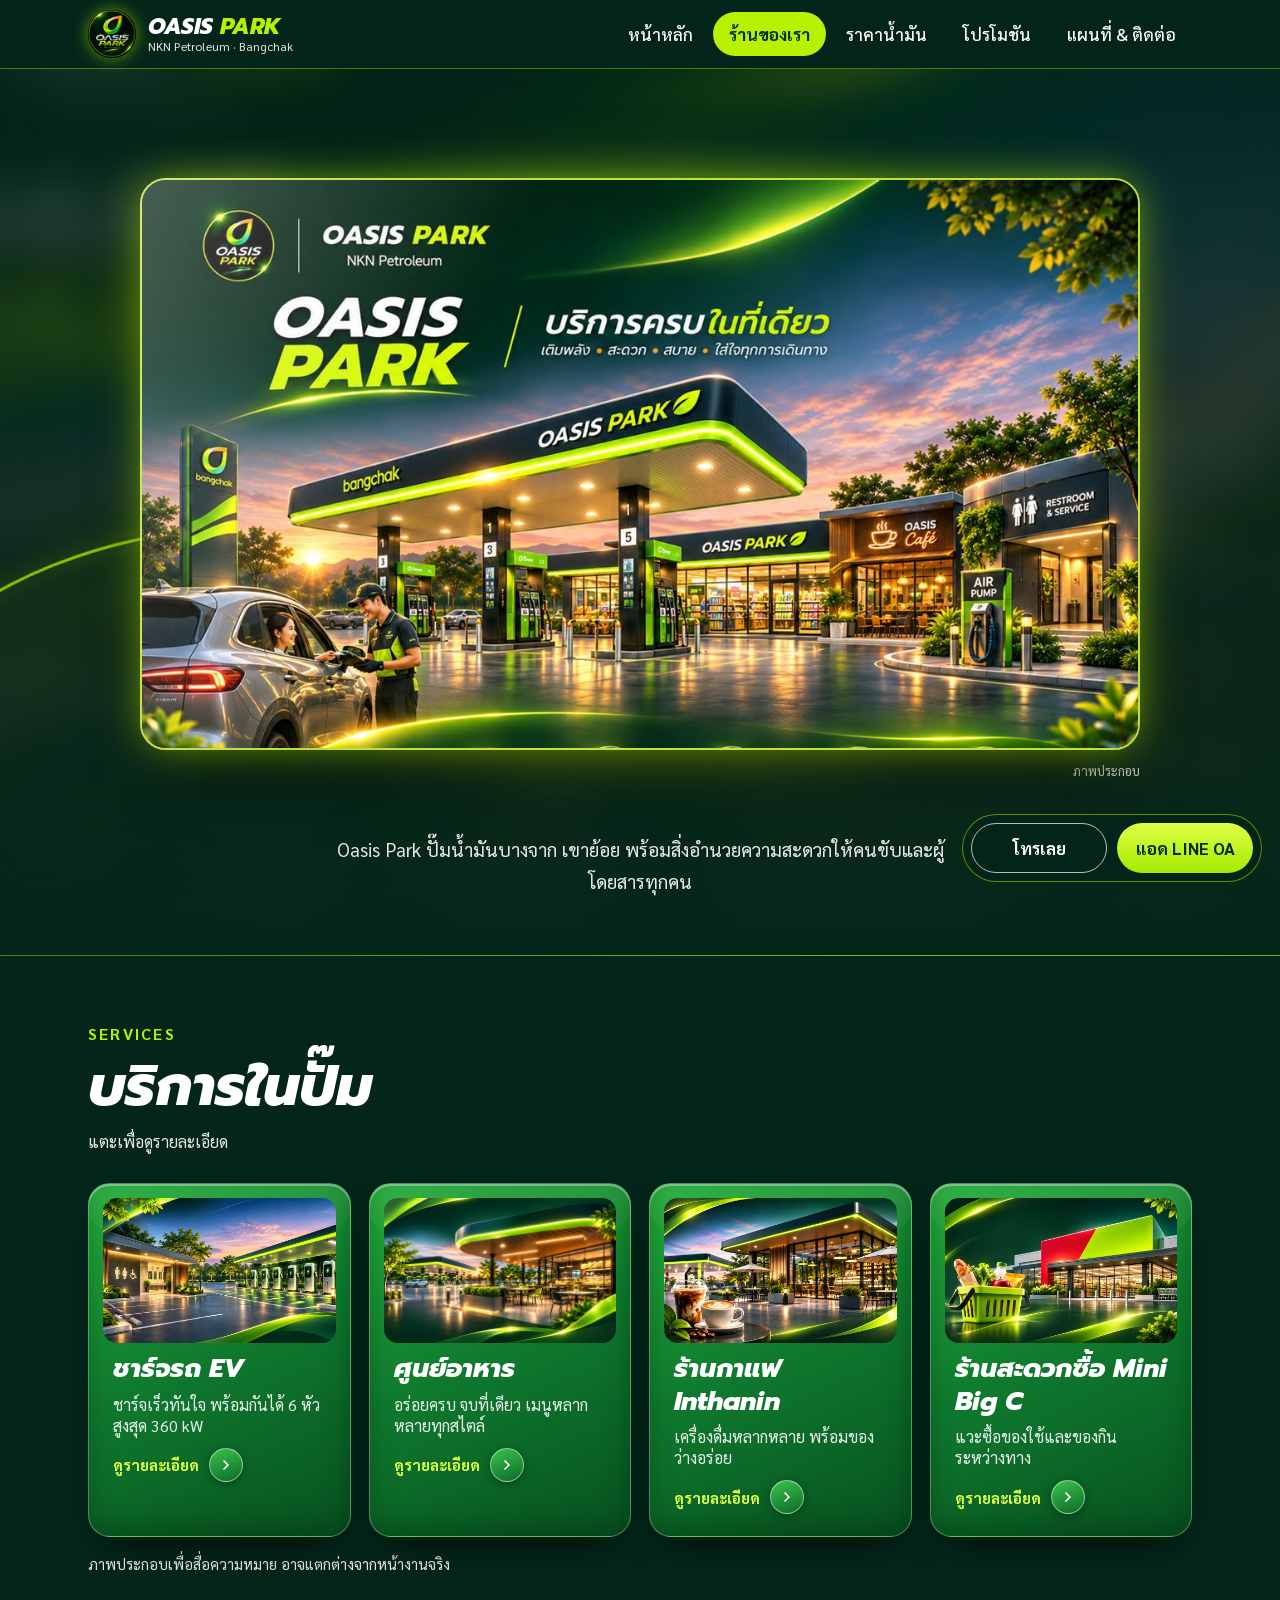
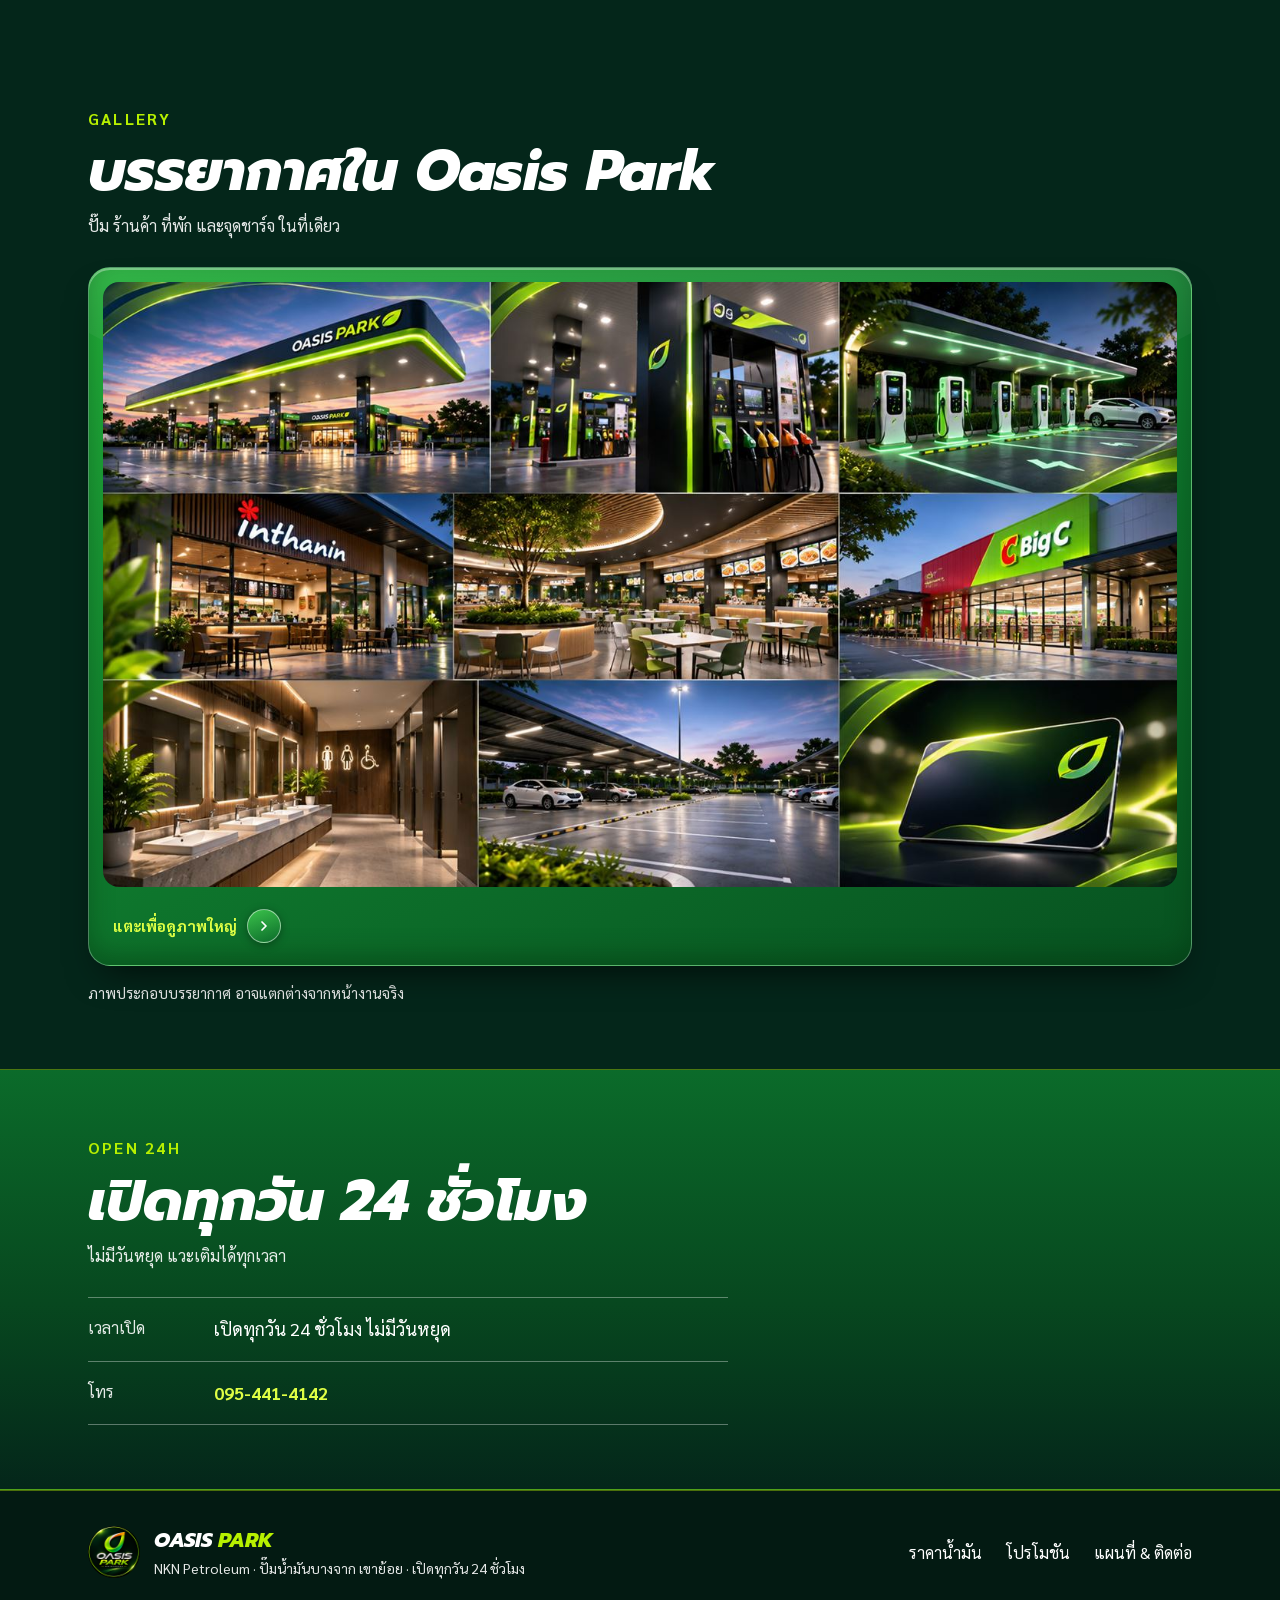
==== commit a321b8eb: "Fix service cards showing undefined, hero headline wrap, mobile overflow, stuck page transition Co-A" ====
--- a/about.html
+++ b/about.html
@@ -44,20 +44,17 @@
     <div class="section-head"><div class="eyebrow-label">SERVICES</div><h2>บริการในปั๊ม</h2><p>แตะเพื่อดูรายละเอียด</p></div>
     <div class="grid wide">
   <button type="button" class="glass img" data-modal="s4" aria-haspopup="dialog">
-    <img class="thumb" src="assets/img/web/services/ev-scene.jpg" alt="ชาร์จรถ EV" style="object-position:50% หัวชาร์จ EV ใต้หลังคาไฟเขียวไลม์ ข้างห้องน้ำ" loading="lazy">
-    <span class="pad-in"><h3>ชาร์จเร็วทันใจ พร้อมกันได้ 6 หัว สูงสุด 360 kW</h3><p>undefined</p><span class="more">ดูรายละเอียด <span class="chev" aria-hidden="true"><svg width="16" height="16" viewBox="0 0 24 24" fill="none" stroke="#fff" stroke-width="2.6" stroke-linecap="round" stroke-linejoin="round"><path d="m9 6 6 6-6 6"/></svg></span></span></span>
-  </button>
-  <button type="button" class="glass img" data-modal="s3" aria-haspopup="dialog">
-    <img class="thumb" src="assets/img/web/services/food-scene.jpg" alt="ศูนย์อาหาร" style="object-position:50% ศูนย์อาหารยามเย็นข้างลานเติมน้ำมัน" loading="lazy">
-    <span class="pad-in"><h3>อร่อยครบ จบที่เดียว เมนูหลากหลายทุกสไตล์</h3><p>undefined</p><span class="more">ดูรายละเอียด <span class="chev" aria-hidden="true"><svg width="16" height="16" viewBox="0 0 24 24" fill="none" stroke="#fff" stroke-width="2.6" stroke-linecap="round" stroke-linejoin="round"><path d="m9 6 6 6-6 6"/></svg></span></span></span>
-  </button>
-  <button type="button" class="glass img" data-modal="s2" aria-haspopup="dialog">
-    <img class="thumb" src="assets/img/web/services/cafe-scene.jpg" alt="ร้านกาแฟ Inthanin" style="object-position:50% ร้านกาแฟยามเย็น พร้อมกาแฟเย็นและลาเต้" loading="lazy">
-    <span class="pad-in"><h3>เครื่องดื่มหลากหลาย พร้อมของว่างอร่อย</h3><p>undefined</p><span class="more">ดูรายละเอียด <span class="chev" aria-hidden="true"><svg width="16" height="16" viewBox="0 0 24 24" fill="none" stroke="#fff" stroke-width="2.6" stroke-linecap="round" stroke-linejoin="round"><path d="m9 6 6 6-6 6"/></svg></span></span></span>
-  </button>
-  <button type="button" class="glass img" data-modal="s1" aria-haspopup="dialog">
-    <img class="thumb" src="assets/img/web/services/shop-scene.jpg" alt="ร้านสะดวกซื้อ Mini Big C" style="object-position:50% ร้านสะดวกซื้อหน้าปั๊ม พร้อมตะกร้าสินค้า" loading="lazy">
-    <span class="pad-in"><h3>แวะซื้อของใช้และของกินระหว่างทาง</h3><p>undefined</p><span class="more">ดูรายละเอียด <span class="chev" aria-hidden="true"><svg width="16" height="16" viewBox="0 0 24 24" fill="none" stroke="#fff" stroke-width="2.6" stroke-linecap="round" stroke-linejoin="round"><path d="m9 6 6 6-6 6"/></svg></span></span></span>
+    <img class="thumb" src="assets/img/web/services/ev-scene.jpg" alt="หัวชาร์จ EV ใต้หลังคาไฟเขียวไลม์ ข้างห้องน้ำ" loading="lazy">
+    <span class="pad-in"><h3>ชาร์จรถ EV</h3><p>ชาร์จเร็วทันใจ พร้อมกันได้ 6 หัว สูงสุด 360 kW</p><span class="more">ดูรายละเอียด <span class="chev" aria-hidden="true"><svg width="16" height="16" viewBox="0 0 24 24" fill="none" stroke="#fff" stroke-width="2.6" stroke-linecap="round" stroke-linejoin="round"><path d="m9 6 6 6-6 6"/></svg></span></span></span>
+  </button>  <button type="button" class="glass img" data-modal="s3" aria-haspopup="dialog">
+    <img class="thumb" src="assets/img/web/services/food-scene.jpg" alt="ศูนย์อาหารยามเย็นข้างลานเติมน้ำมัน" loading="lazy">
+    <span class="pad-in"><h3>ศูนย์อาหาร</h3><p>อร่อยครบ จบที่เดียว เมนูหลากหลายทุกสไตล์</p><span class="more">ดูรายละเอียด <span class="chev" aria-hidden="true"><svg width="16" height="16" viewBox="0 0 24 24" fill="none" stroke="#fff" stroke-width="2.6" stroke-linecap="round" stroke-linejoin="round"><path d="m9 6 6 6-6 6"/></svg></span></span></span>
+  </button>  <button type="button" class="glass img" data-modal="s2" aria-haspopup="dialog">
+    <img class="thumb" src="assets/img/web/services/cafe-scene.jpg" alt="ร้านกาแฟยามเย็น พร้อมกาแฟเย็นและลาเต้" loading="lazy">
+    <span class="pad-in"><h3>ร้านกาแฟ Inthanin</h3><p>เครื่องดื่มหลากหลาย พร้อมของว่างอร่อย</p><span class="more">ดูรายละเอียด <span class="chev" aria-hidden="true"><svg width="16" height="16" viewBox="0 0 24 24" fill="none" stroke="#fff" stroke-width="2.6" stroke-linecap="round" stroke-linejoin="round"><path d="m9 6 6 6-6 6"/></svg></span></span></span>
+  </button>  <button type="button" class="glass img" data-modal="s1" aria-haspopup="dialog">
+    <img class="thumb" src="assets/img/web/services/shop-scene.jpg" alt="ร้านสะดวกซื้อหน้าปั๊ม พร้อมตะกร้าสินค้า" loading="lazy">
+    <span class="pad-in"><h3>ร้านสะดวกซื้อ Mini Big C</h3><p>แวะซื้อของใช้และของกินระหว่างทาง</p><span class="more">ดูรายละเอียด <span class="chev" aria-hidden="true"><svg width="16" height="16" viewBox="0 0 24 24" fill="none" stroke="#fff" stroke-width="2.6" stroke-linecap="round" stroke-linejoin="round"><path d="m9 6 6 6-6 6"/></svg></span></span></span>
   </button>
 </div>
 <p class="note" style="margin-top:14px;">ภาพประกอบเพื่อสื่อความหมาย อาจแตกต่างจากหน้างานจริง</p>
--- a/assets/css/style.css
+++ b/assets/css/style.css
@@ -449,3 +449,33 @@
 /* gallery — ภาพรวมบรรยากาศ */
 .glass.gallery { width: 100%; padding: 14px 14px 18px; }
 .glass.gallery img { width: 100%; height: auto; border-radius: 16px; }
+
+/* =====================================================
+   แก้ไข: ล้นจอมือถือ / ช่องว่างใหญ่เกิน / การ์ดบริการ 4 ใบเรียงสวย
+   ===================================================== */
+html, body { overflow-x: hidden; max-width: 100%; }
+.grid, .grid.wide, .grid.quick { min-width: 0; }
+.grid { grid-template-columns: repeat(auto-fit, minmax(min(100%, 250px), 1fr)); }
+.grid.wide { grid-template-columns: repeat(auto-fit, minmax(min(100%, 240px), 1fr)); }
+.grid.quick { grid-template-columns: repeat(auto-fit, minmax(min(100%, 220px), 1fr)); }
+.glass { min-width: 0; max-width: 100%; }
+.glass > * { min-width: 0; }
+.campaign { grid-template-columns: minmax(0, 1fr) minmax(0, 1fr); }
+.campaign img { width: 100%; height: auto; max-width: 100%; }
+@media (max-width: 760px) { .campaign { grid-template-columns: minmax(0, 1fr); } }
+.glass p, .glass h3, .campaign .ct > span { overflow-wrap: anywhere; }
+.quick-tile { font-size: clamp(18px, 2.2vw, 22px); }
+@media (max-width: 520px) { .grid.quick { grid-template-columns: repeat(2, minmax(0, 1fr)); } .quick-tile { padding: 14px; gap: 10px; } .quick-tile .qi { width: 44px; height: 44px; } .quick-tile .chev { display: none; } }
+
+/* ลดช่องว่างระหว่างส่วน */
+section.block { padding: clamp(36px, 5vw, 68px) 0; }
+section.block.tight-top { padding-top: clamp(20px, 3vw, 32px); padding-bottom: 0; }
+.hero-grid { padding-block: clamp(28px, 4.5vw, 64px); }
+.hero h1.tag { font-size: clamp(32px, 5.2vw, 60px); }
+
+/* หัวข้อหน้าแรก: ไม่ตัดคำ "เดินทาง" กลางคำบนจอใหญ่ */
+@media (min-width: 861px) {
+  .hero-grid:not(.center) { grid-template-columns: minmax(0, 1.2fr) minmax(0, 1fr); }
+  .hero h1.tag { font-size: clamp(30px, 3.1vw, 48px); }
+  .hero h1.tag span { white-space: nowrap; }
+}
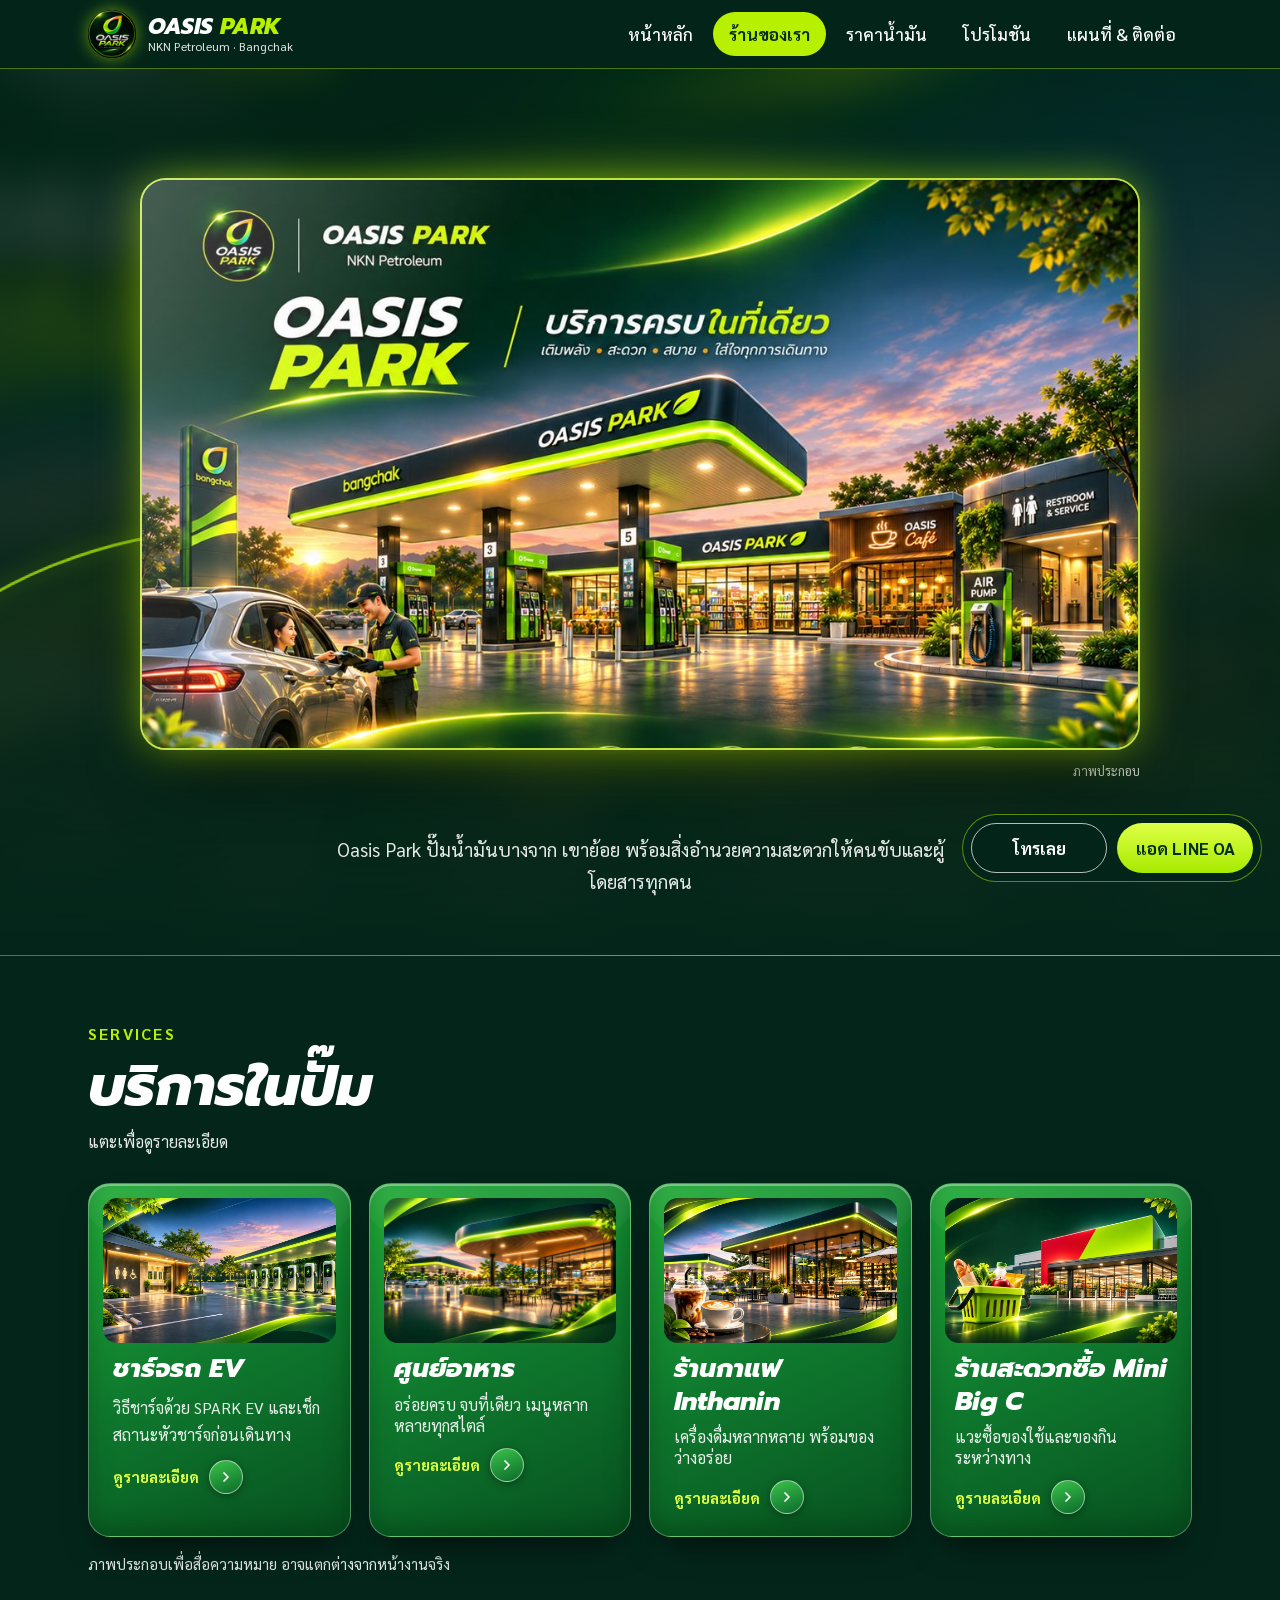
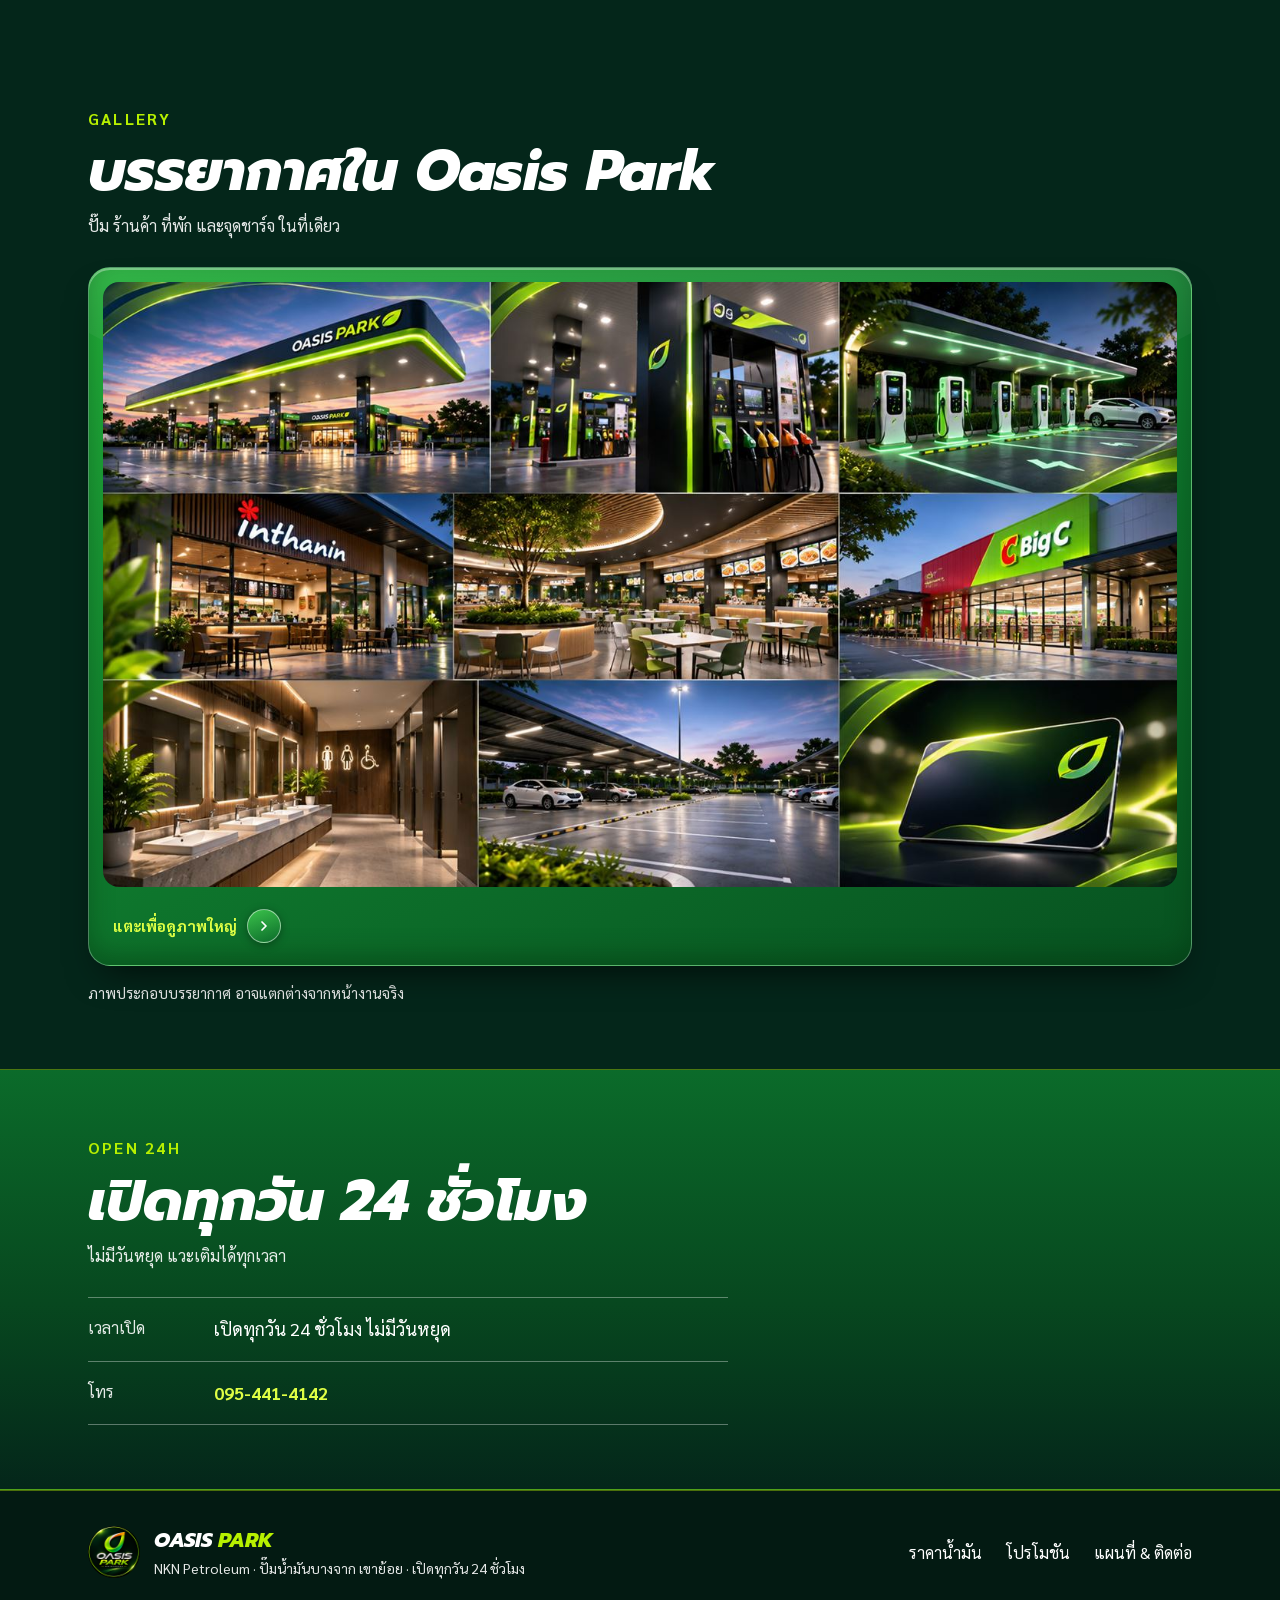
==== commit ca1a6711: "Checkpoint: fuel price board/modal, promo cards, shirt reveal, data layer - prices page: live board " ====
--- a/about.html
+++ b/about.html
@@ -43,10 +43,10 @@
   <div class="wrap">
     <div class="section-head"><div class="eyebrow-label">SERVICES</div><h2>บริการในปั๊ม</h2><p>แตะเพื่อดูรายละเอียด</p></div>
     <div class="grid wide">
-  <button type="button" class="glass img" data-modal="s4" aria-haspopup="dialog">
+  <a class="glass img" href="ev.html">
     <img class="thumb" src="assets/img/web/services/ev-scene.jpg" alt="หัวชาร์จ EV ใต้หลังคาไฟเขียวไลม์ ข้างห้องน้ำ" loading="lazy">
-    <span class="pad-in"><h3>ชาร์จรถ EV</h3><p>ชาร์จเร็วทันใจ พร้อมกันได้ 6 หัว สูงสุด 360 kW</p><span class="more">ดูรายละเอียด <span class="chev" aria-hidden="true"><svg width="16" height="16" viewBox="0 0 24 24" fill="none" stroke="#fff" stroke-width="2.6" stroke-linecap="round" stroke-linejoin="round"><path d="m9 6 6 6-6 6"/></svg></span></span></span>
-  </button>  <button type="button" class="glass img" data-modal="s3" aria-haspopup="dialog">
+    <span class="pad-in"><h3>ชาร์จรถ EV</h3><p>วิธีชาร์จด้วย SPARK EV และเช็กสถานะหัวชาร์จก่อนเดินทาง</p><span class="more">ดูรายละเอียด <span class="chev" aria-hidden="true"><svg width="16" height="16" viewBox="0 0 24 24" fill="none" stroke="#fff" stroke-width="2.6" stroke-linecap="round" stroke-linejoin="round"><path d="m9 6 6 6-6 6"/></svg></span></span></span>
+  </a>  <button type="button" class="glass img" data-modal="s3" aria-haspopup="dialog">
     <img class="thumb" src="assets/img/web/services/food-scene.jpg" alt="ศูนย์อาหารยามเย็นข้างลานเติมน้ำมัน" loading="lazy">
     <span class="pad-in"><h3>ศูนย์อาหาร</h3><p>อร่อยครบ จบที่เดียว เมนูหลากหลายทุกสไตล์</p><span class="more">ดูรายละเอียด <span class="chev" aria-hidden="true"><svg width="16" height="16" viewBox="0 0 24 24" fill="none" stroke="#fff" stroke-width="2.6" stroke-linecap="round" stroke-linejoin="round"><path d="m9 6 6 6-6 6"/></svg></span></span></span>
   </button>  <button type="button" class="glass img" data-modal="s2" aria-haspopup="dialog">
--- a/assets/css/style.css
+++ b/assets/css/style.css
@@ -479,3 +479,33 @@
   .hero h1.tag { font-size: clamp(30px, 3.1vw, 48px); }
   .hero h1.tag span { white-space: nowrap; }
 }
+
+/* การ์ดโปรของแถม: รูปประกอบมุมขวาล่าง (ตัวเลขผลประโยชน์ต้องเด่นกว่ารูป) */
+.glass.fb { min-height: 300px; padding-bottom: 26px; }
+.glass.fb:hover { transform: translateY(-4px); border-color: var(--lime); box-shadow: inset 0 2px 0 rgba(255, 255, 255, .3), 0 18px 40px -20px rgba(183, 240, 0, .5); }
+.glass.fb::before, .glass.fb::after { display: none; }
+.fb-num { font-size: clamp(38px, 4.2vw, 52px); color: var(--lime); text-shadow: 0 0 22px rgba(183, 240, 0, .4), 0 3px 0 rgba(0, 0, 0, .5); white-space: nowrap; }
+.fb-num small { font-size: .45em; font-weight: 700; letter-spacing: .01em; margin-left: 2px; }
+.fb-desc { font-size: 17px; font-weight: 600; line-height: 1.45; max-width: 66%; }
+.fb .more { margin-top: auto; }
+.fb .nw { white-space: nowrap; }
+.fb-lg .fb-num { white-space: nowrap; line-height: 1.08; font-size: clamp(30px, 3.1vw, 40px); }
+.fb-get { display: block; margin-top: 2px; font-size: .5em; font-weight: 700; color: #fff; text-shadow: none; letter-spacing: 0; }
+.fb-sub { display: block; margin-top: 6px; font-size: 14px; font-weight: 500; line-height: 1.45; color: var(--ink-dim); }
+.fb-hl { align-self: flex-start; margin-top: -6px; padding: 0 10px; border: 1px solid var(--lime); border-radius: 999px; color: var(--lime-glow); font-size: 14px; font-weight: 700; line-height: 1.6; }
+.fb-img { position: absolute !important; right: 10px; bottom: 12px; z-index: 0 !important; height: auto; object-fit: contain; pointer-events: none; filter: drop-shadow(0 10px 14px rgba(0, 0, 0, .5)); transition: transform .28s ease; }
+.fb-sm .fb-img { width: 26%; }
+.fb-md .fb-img { width: 36%; }
+.fb-lg .fb-img { width: 42%; }
+.glass.fb:hover .fb-img { transform: translateY(-3px) scale(1.02); }
+.glass.fb:hover .chev { transform: translateX(4px); }
+.op-modal .mimg[src*="freebie"] { width: auto; max-width: 70%; max-height: 200px; margin: 0 auto 14px; object-fit: contain; filter: drop-shadow(0 12px 18px rgba(0, 0, 0, .45)); }
+@media (max-width: 560px) { .glass.fb { min-height: 230px; } .fb-desc { max-width: 62%; } .fb-sm .fb-img { width: 24%; } .fb-md .fb-img { width: 32%; } .fb-lg .fb-img { width: 38%; } }
+@media (prefers-reduced-motion: reduce) { .fb-img { transition: none !important; } }
+
+/* ปิด modal แบบ smooth (main.js ใส่คลาส .closing ก่อนปิดจริง) */
+dialog.op-modal.closing[open] { animation: modalOut .22s ease both; }
+dialog.op-modal.closing::backdrop { animation: backdropOut .22s ease both; }
+@keyframes modalOut { from { opacity: 1; transform: none; } to { opacity: 0; transform: translateY(10px) scale(.97); } }
+@keyframes backdropOut { from { background: rgba(1, 12, 8, .72); backdrop-filter: blur(10px); } to { background: rgba(1, 12, 8, 0); backdrop-filter: blur(0); } }
+@media (prefers-reduced-motion: reduce) { dialog.op-modal.closing[open], dialog.op-modal.closing::backdrop { animation: none !important; } }
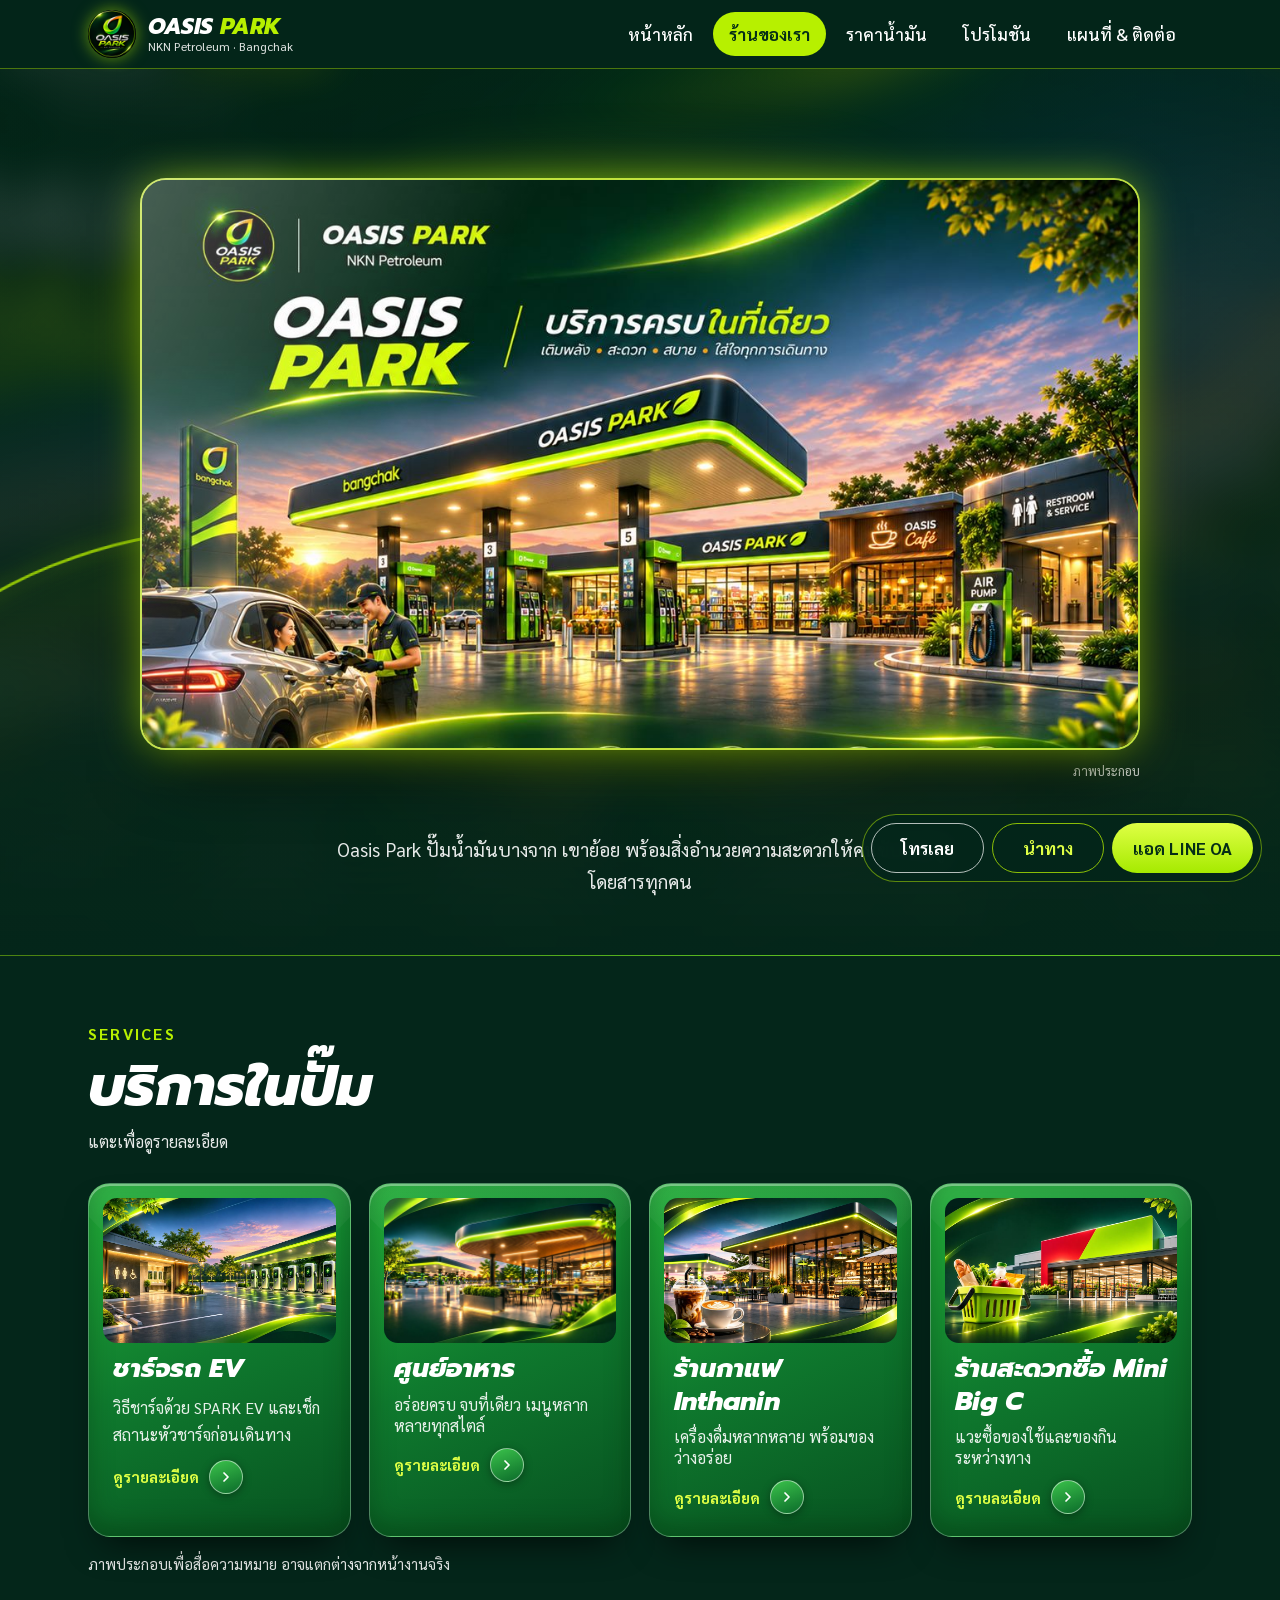
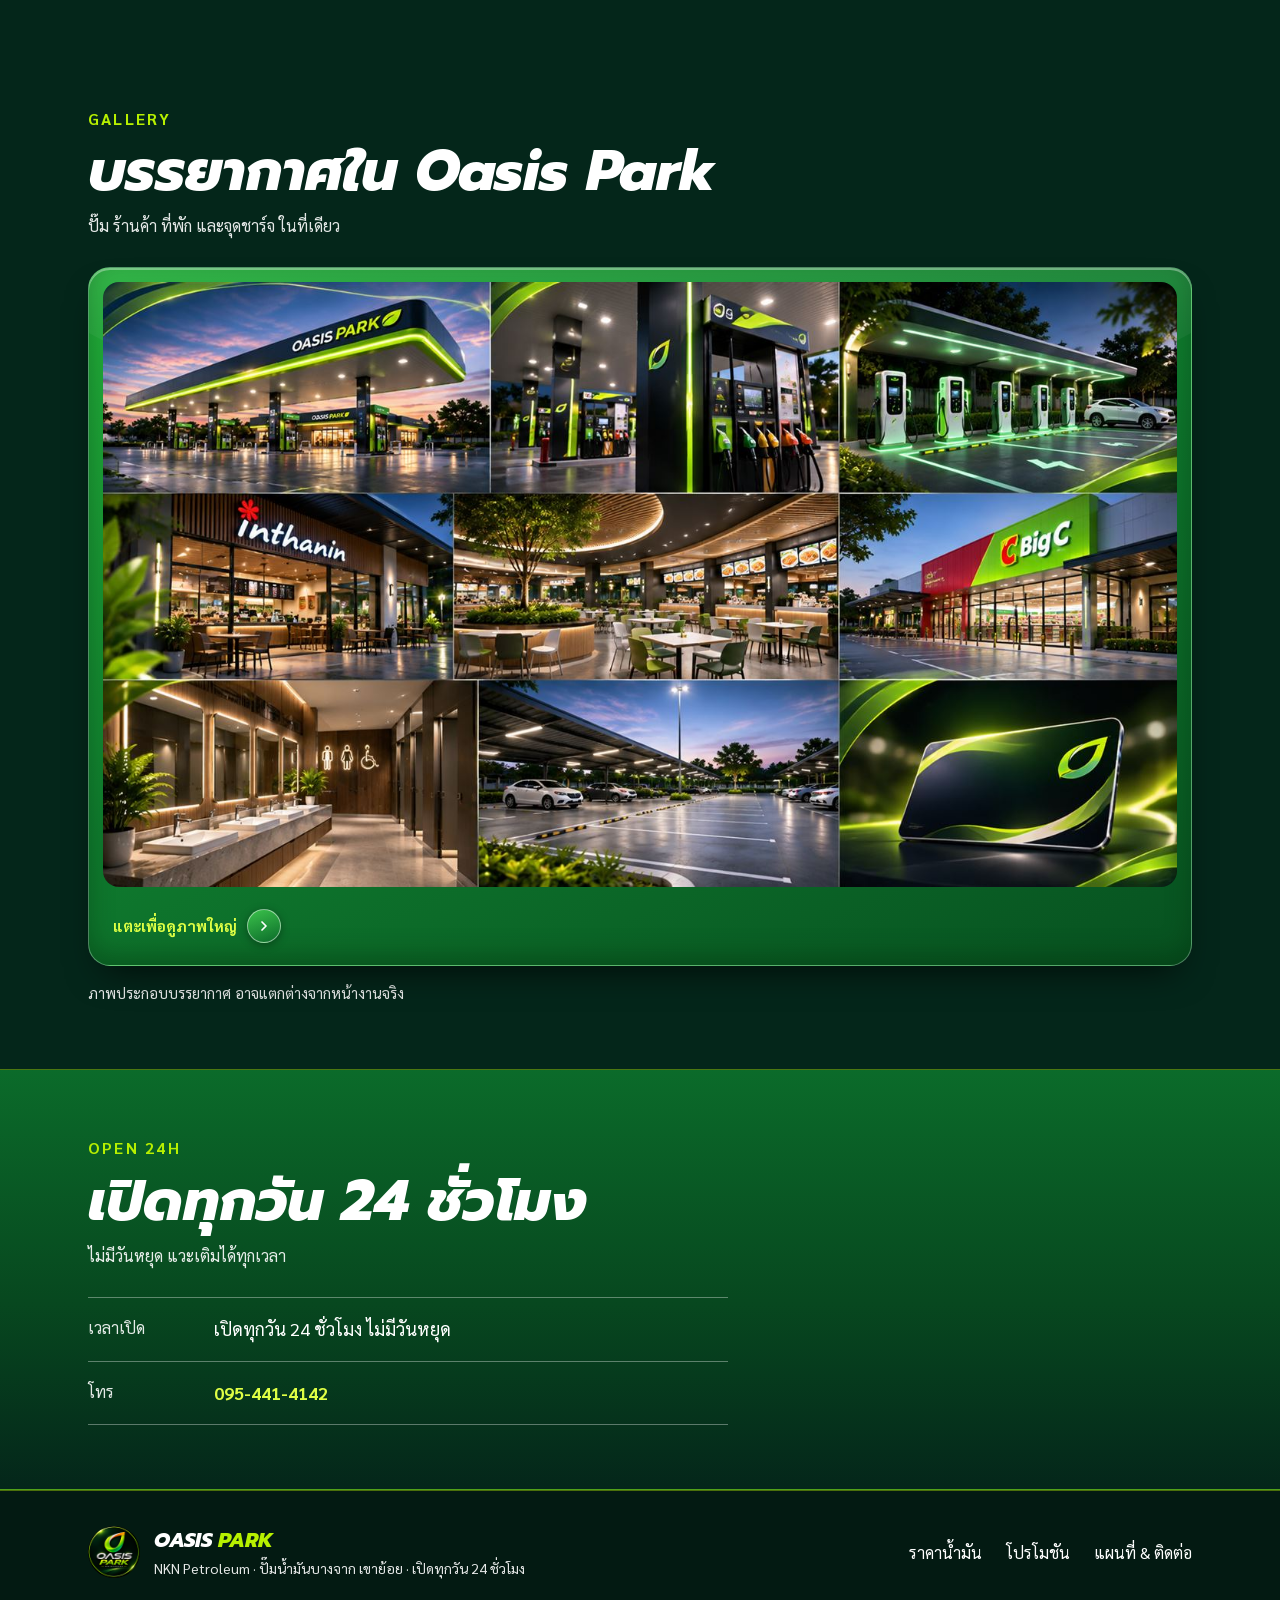
==== commit 14894144: "Mobile-first homepage: live price strip, promos moved up, compact services, map button, OG tags Co-A" ====
--- a/about.html
+++ b/about.html
@@ -92,6 +92,7 @@
 
 <div class="sticky-bar">
   <a class="call" href="tel:0954414142">โทรเลย</a>
+  <a class="nav" href="https://maps.app.goo.gl/FMdbPYjpVNQoEC7d7" target="_blank" rel="noopener">นำทาง</a>
   <a class="line" href="https://line.me/R/ti/p/@087rhavv" target="_blank" rel="noopener">แอด LINE OA</a>
 </div>
 
--- a/assets/css/style.css
+++ b/assets/css/style.css
@@ -509,3 +509,62 @@
 @keyframes modalOut { from { opacity: 1; transform: none; } to { opacity: 0; transform: translateY(10px) scale(.97); } }
 @keyframes backdropOut { from { background: rgba(1, 12, 8, .72); backdrop-filter: blur(10px); } to { background: rgba(1, 12, 8, 0); backdrop-filter: blur(0); } }
 @media (prefers-reduced-motion: reduce) { dialog.op-modal.closing[open], dialog.op-modal.closing::backdrop { animation: none !important; } }
+
+/* ---------- 2026-11-15 ปรับหน้าแรกสำหรับมือถือ ---------- */
+/* ปุ่มล่างจอ 3 ปุ่ม: โทร / นำทาง / LINE */
+.sticky-bar { grid-template-columns: 1fr 1fr 1.25fr; gap: 8px; }
+.sticky-bar .nav { border: 1px solid rgba(183, 240, 0, .75); color: var(--lime-glow); }
+@media (min-width: 861px) { .sticky-bar { width: 400px; } }
+@media (max-width: 360px) { .sticky-bar a { font-size: 15px; } }
+
+/* แถบราคาน้ำมันวันนี้ */
+.price-strip { padding: 22px 0 4px; }
+.ps-head { display: flex; align-items: baseline; justify-content: space-between; gap: 12px; margin-bottom: 10px; }
+.ps-head h2 { margin: 0; font-size: clamp(22px, 3vw, 28px); font-weight: 800; font-style: italic; }
+.ps-all { color: var(--lime-glow); font-weight: 700; font-size: 16px; white-space: nowrap; }
+.ps-row { display: grid; grid-template-columns: repeat(5, minmax(0, 1fr)); gap: 10px; min-height: 92px; }
+.ps-chip {
+  display: flex; flex-direction: column; gap: 2px; padding: 12px 14px; border-radius: 16px;
+  background: rgba(255, 255, 255, .08); border: 1px solid var(--border); line-height: 1.25;
+}
+.ps-chip:hover { border-color: var(--lime); color: inherit; }
+.ps-name { font-size: 15px; font-weight: 600; color: var(--ink-dim); white-space: nowrap; }
+.ps-price { font-family: 'Prompt', sans-serif; font-weight: 800; font-size: 26px; color: var(--lime); }
+.ps-chg { font-size: 13px; font-weight: 700; }
+.ps-chg.down { color: #7CFFA0; }
+.ps-chg.up { color: var(--orange); }
+.ps-note { margin: 8px 0 0; font-size: 13px; color: rgba(255, 255, 255, .75); }
+
+@media (max-width: 860px) {
+  /* ราคา: เลื่อนแนวนอนด้วยนิ้ว */
+  .ps-row { display: flex; overflow-x: auto; scroll-snap-type: x mandatory; margin: 0 calc(-1 * clamp(20px, 4vw, 48px)); padding: 2px clamp(20px, 4vw, 48px) 6px; scrollbar-width: none; }
+  .ps-row::-webkit-scrollbar { display: none; }
+  .ps-chip { flex: 0 0 auto; min-width: 128px; scroll-snap-align: start; }
+}
+
+@media (max-width: 600px) {
+  /* Hero กระชับ: ไม่ซ้ำโลโก้/ชื่อกับแถบหัว ให้หัวข้อ + ปุ่มอยู่ในจอแรก */
+  .hero .logo-row img, .hero .brandline { display: none; }
+  .hero-text { gap: 14px; }
+  .hero-grid { padding-block: 20px 8px; gap: 18px; }
+  .hero h1.tag { font-size: 32px; }
+  .hero p.lead { font-size: 17px; line-height: 1.6; }
+  .cta-row .btn { flex: 1 1 0; text-align: center; justify-content: center; }
+  .shot img { aspect-ratio: 2.3 / 1; object-fit: cover; object-position: 50% 92%; }
+  .hero .logo-row .pill { padding-block: 6px; font-size: 15px; }
+  .price-strip { padding-top: 14px; }
+  .shot figcaption { margin-top: 6px; font-size: 12px; }
+
+  /* บริการ: การ์ด 2 คอลัมน์ ขนาดเล็ก */
+  .grid.wide.svc { grid-template-columns: repeat(2, minmax(0, 1fr)); gap: 12px; }
+  .svc .glass.img { padding: 8px 8px 12px; }
+  .svc .thumb { aspect-ratio: 1 / 1; border-radius: 12px; }
+  .svc .pad-in { padding: 0 4px; gap: 4px; }
+  .svc .pad-in h3 { margin: 8px 0 0; font-size: 17px; line-height: 1.3; }
+  .svc .pad-in p { display: none; }
+  .svc .more { font-size: 14px; }
+
+  /* โปร: การ์ดเตี้ยลง */
+  .glass.fb { min-height: 200px; padding-bottom: 20px; }
+  .section-head p { font-size: 16px; }
+}
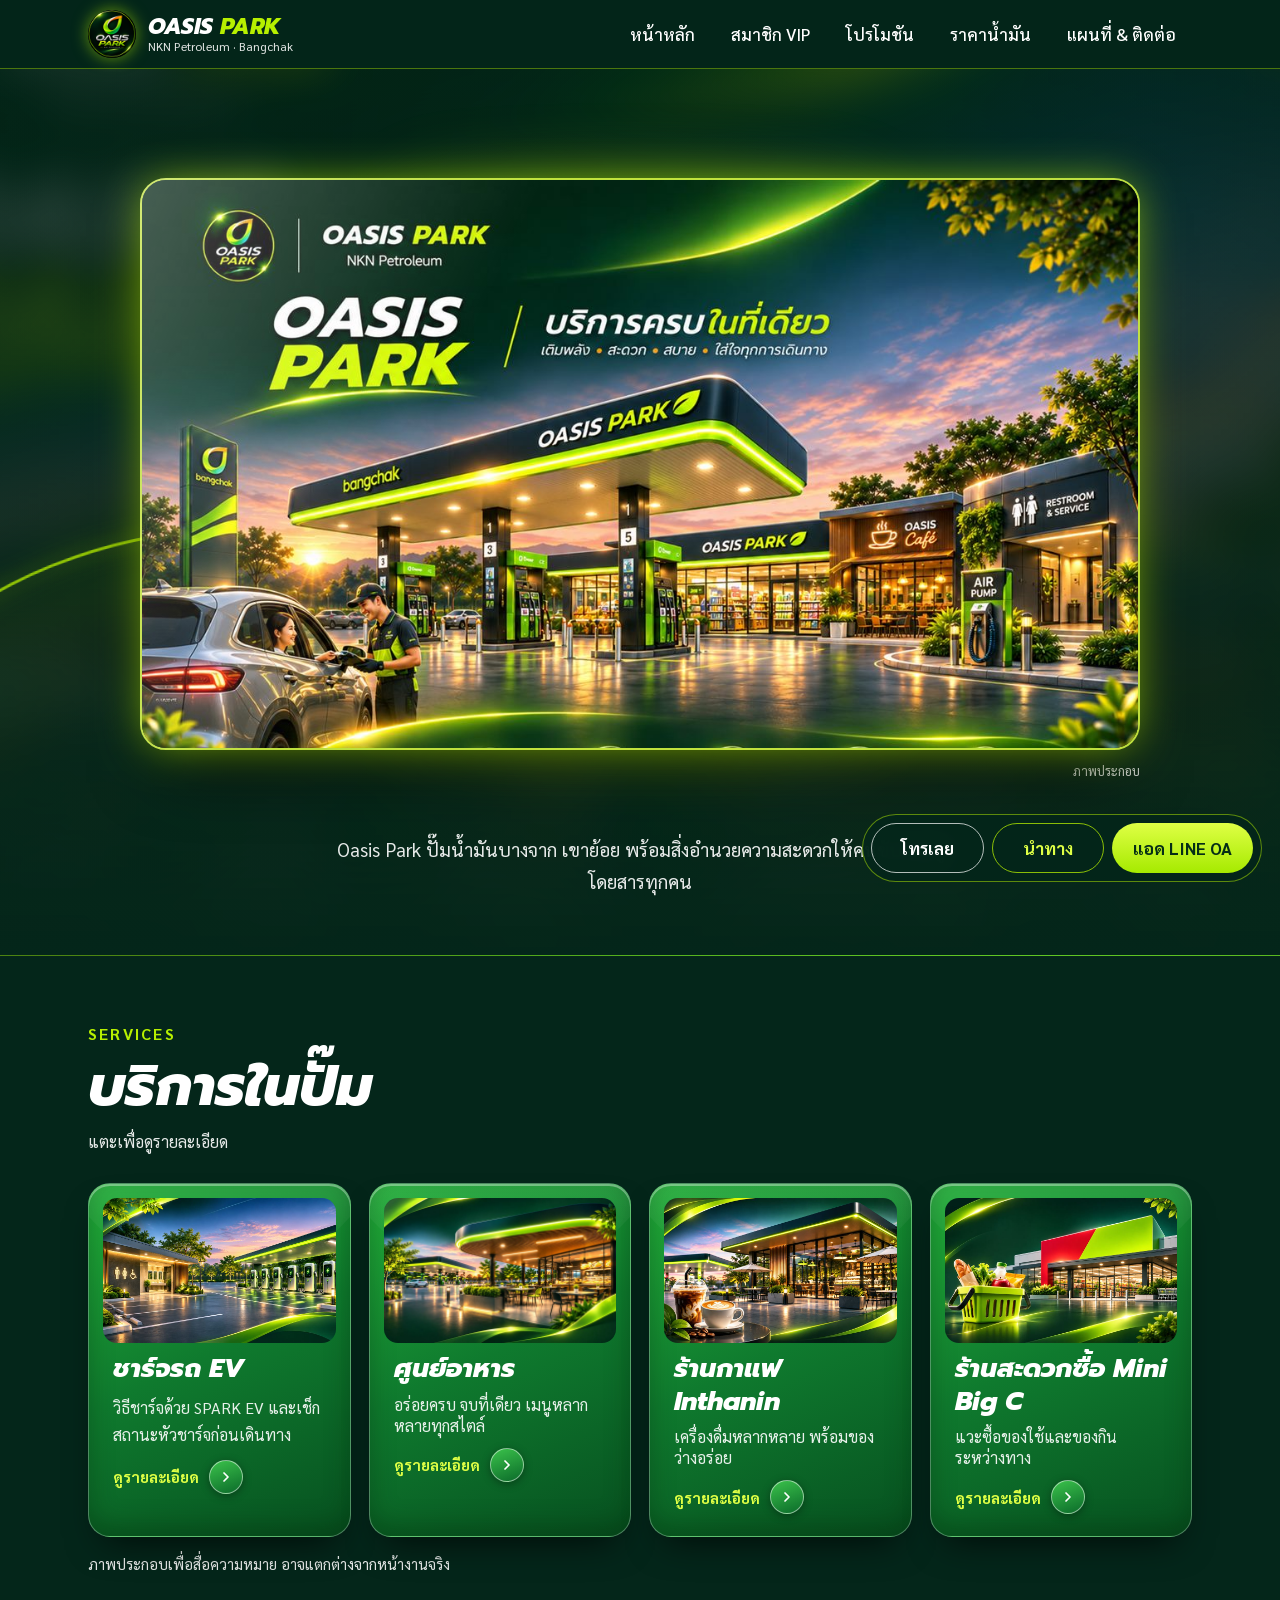
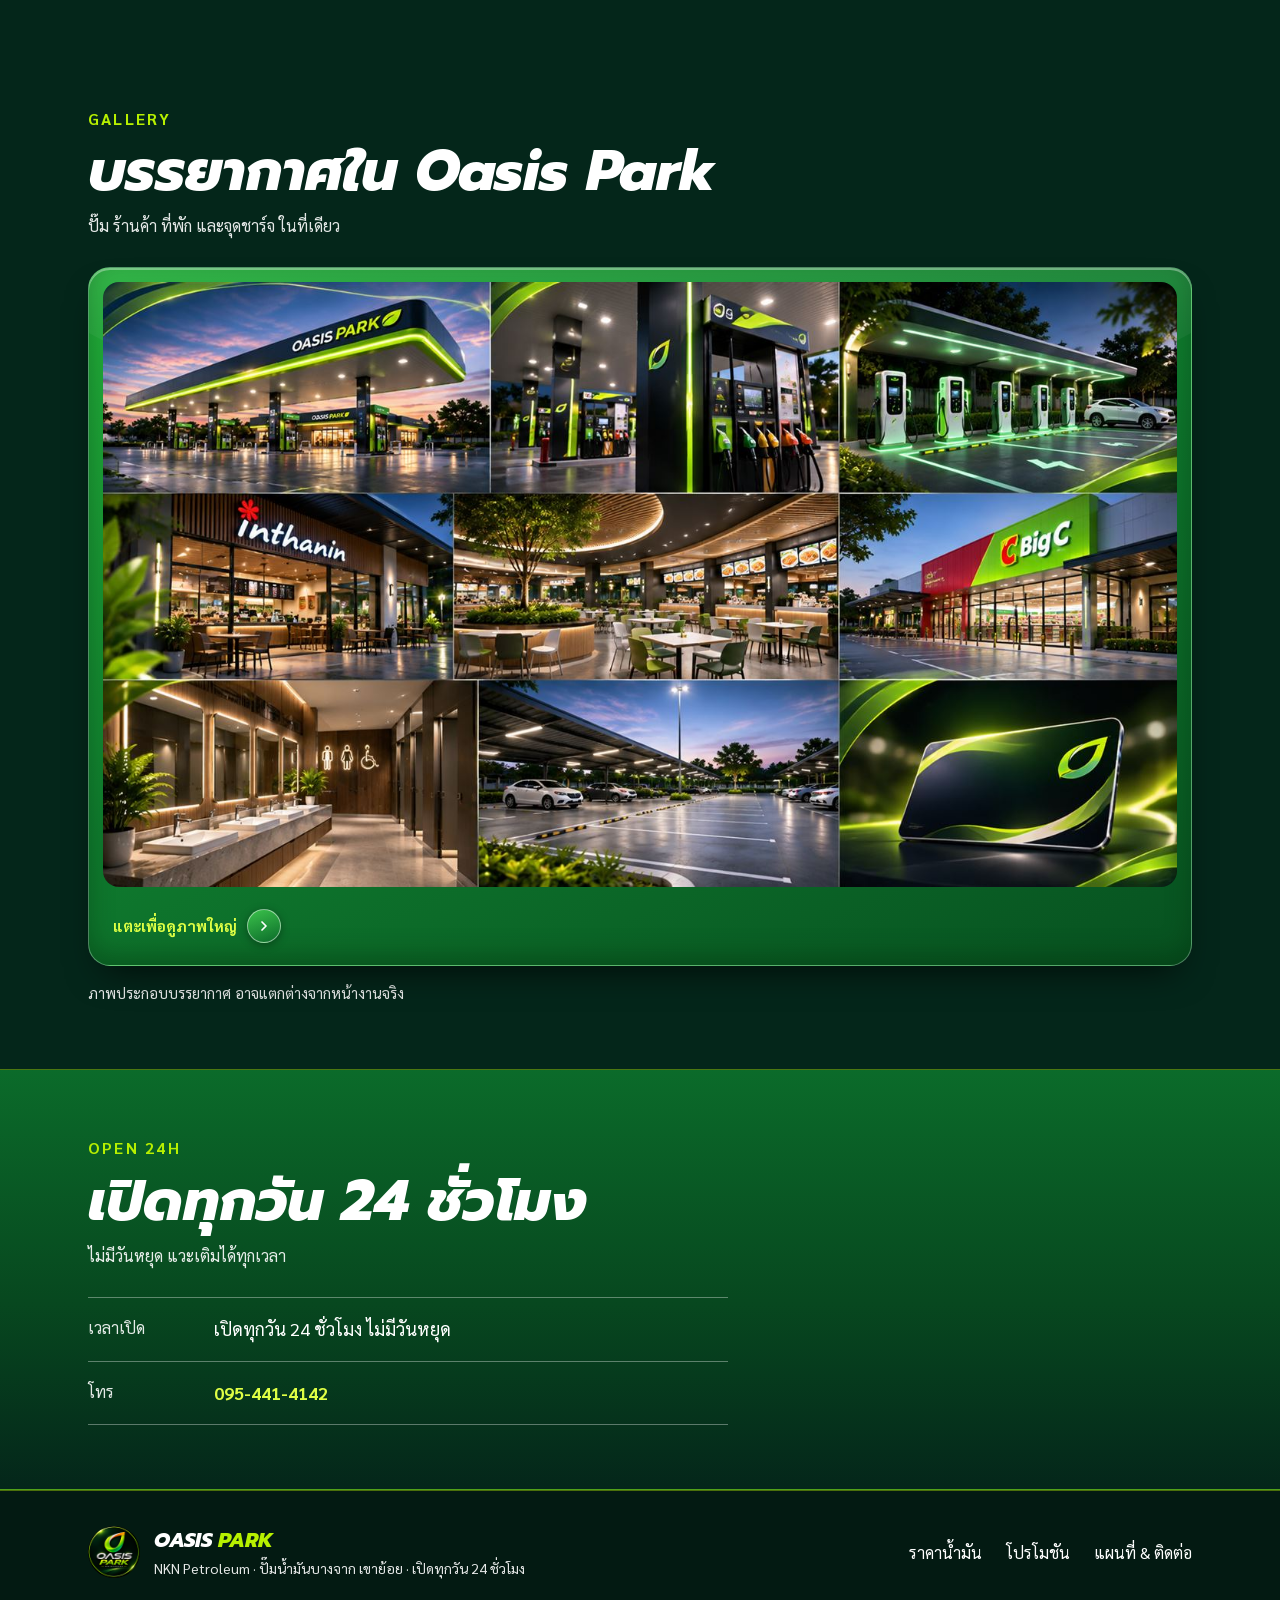
==== commit 16bd156d: "VIP member page (by Codex) and new menu order: Home, VIP, Promotions, Prices, Map & Contact; hide Ab" ====
--- a/about.html
+++ b/about.html
@@ -23,9 +23,9 @@
     <button class="nav-toggle" aria-label="เปิดเมนู" aria-expanded="false">☰</button>
     <nav class="primary">
       <a href="index.html">หน้าหลัก</a>
-      <a href="about.html" class="active" aria-current="page">ร้านของเรา</a>
+      <a href="vip.html">สมาชิก VIP</a>
+      <a href="promotions.html">โปรโมชัน</a>
       <a href="prices.html">ราคาน้ำมัน</a>
-      <a href="promotions.html">โปรโมชัน</a>
       <a href="contact.html">แผนที่ &amp; ติดต่อ</a>
     </nav>
   </div>
--- a/assets/css/style.css
+++ b/assets/css/style.css
@@ -81,6 +81,13 @@
   nav.primary a { font-size: 20px; border-radius: 12px; }
   .nav-row { flex-wrap: wrap; }
   .nav-toggle { display: inline-flex; }
+}
+/* 2026-11-15 เมนู 6 รายการ (เพิ่มสมาชิก VIP): บีบระยะช่วงจอกลางไม่ให้ตกบรรทัด */
+@media (min-width: 861px) and (max-width: 1120px) {
+  .nav-row { gap: 10px; }
+  nav.primary { gap: 2px; flex-wrap: nowrap; }
+  nav.primary a { padding: 8px 10px; font-size: 16px; white-space: nowrap; }
+  .brand .bt small { display: none; }
 }
 
 /* ---------- Effects ---------- */
@@ -568,3 +575,15 @@
   .glass.fb { min-height: 200px; padding-bottom: 20px; }
   .section-head p { font-size: 16px; }
 }
+
+/* ---------- 2026-11-15 ทางเข้าหน้า VIP (หน้าแรก + โปรโมชัน) ---------- */
+.glass.vip-entry { margin-top: 18px; flex-direction: row; align-items: center; flex-wrap: wrap; gap: 10px 20px; padding: 18px 22px; border-width: 2px; border-color: var(--lime); }
+.vip-entry .tag-pill { align-self: center; }
+.vip-entry .ve-main { flex: 1 1 320px; display: flex; flex-direction: column; gap: 2px; line-height: 1.4; }
+.vip-entry .ve-main b { font-family: 'Prompt', sans-serif; font-weight: 800; font-style: italic; font-size: clamp(24px, 3vw, 32px); color: var(--lime); text-shadow: 0 0 18px rgba(183, 240, 0, .35); }
+.vip-entry .ve-main span { font-size: 16px; color: var(--ink-dim); }
+.vip-entry .more { padding-top: 0; white-space: nowrap; }
+@media (max-width: 600px) { .glass.vip-entry { padding: 16px 18px; } .vip-entry .tag-pill { align-self: flex-start; } }
+
+/* เมนูใหม่ 2026-11-15: ลิงก์ #services ไม่ให้หัวข้อจมใต้แถบเมนู */
+#services { scroll-margin-top: 80px; }
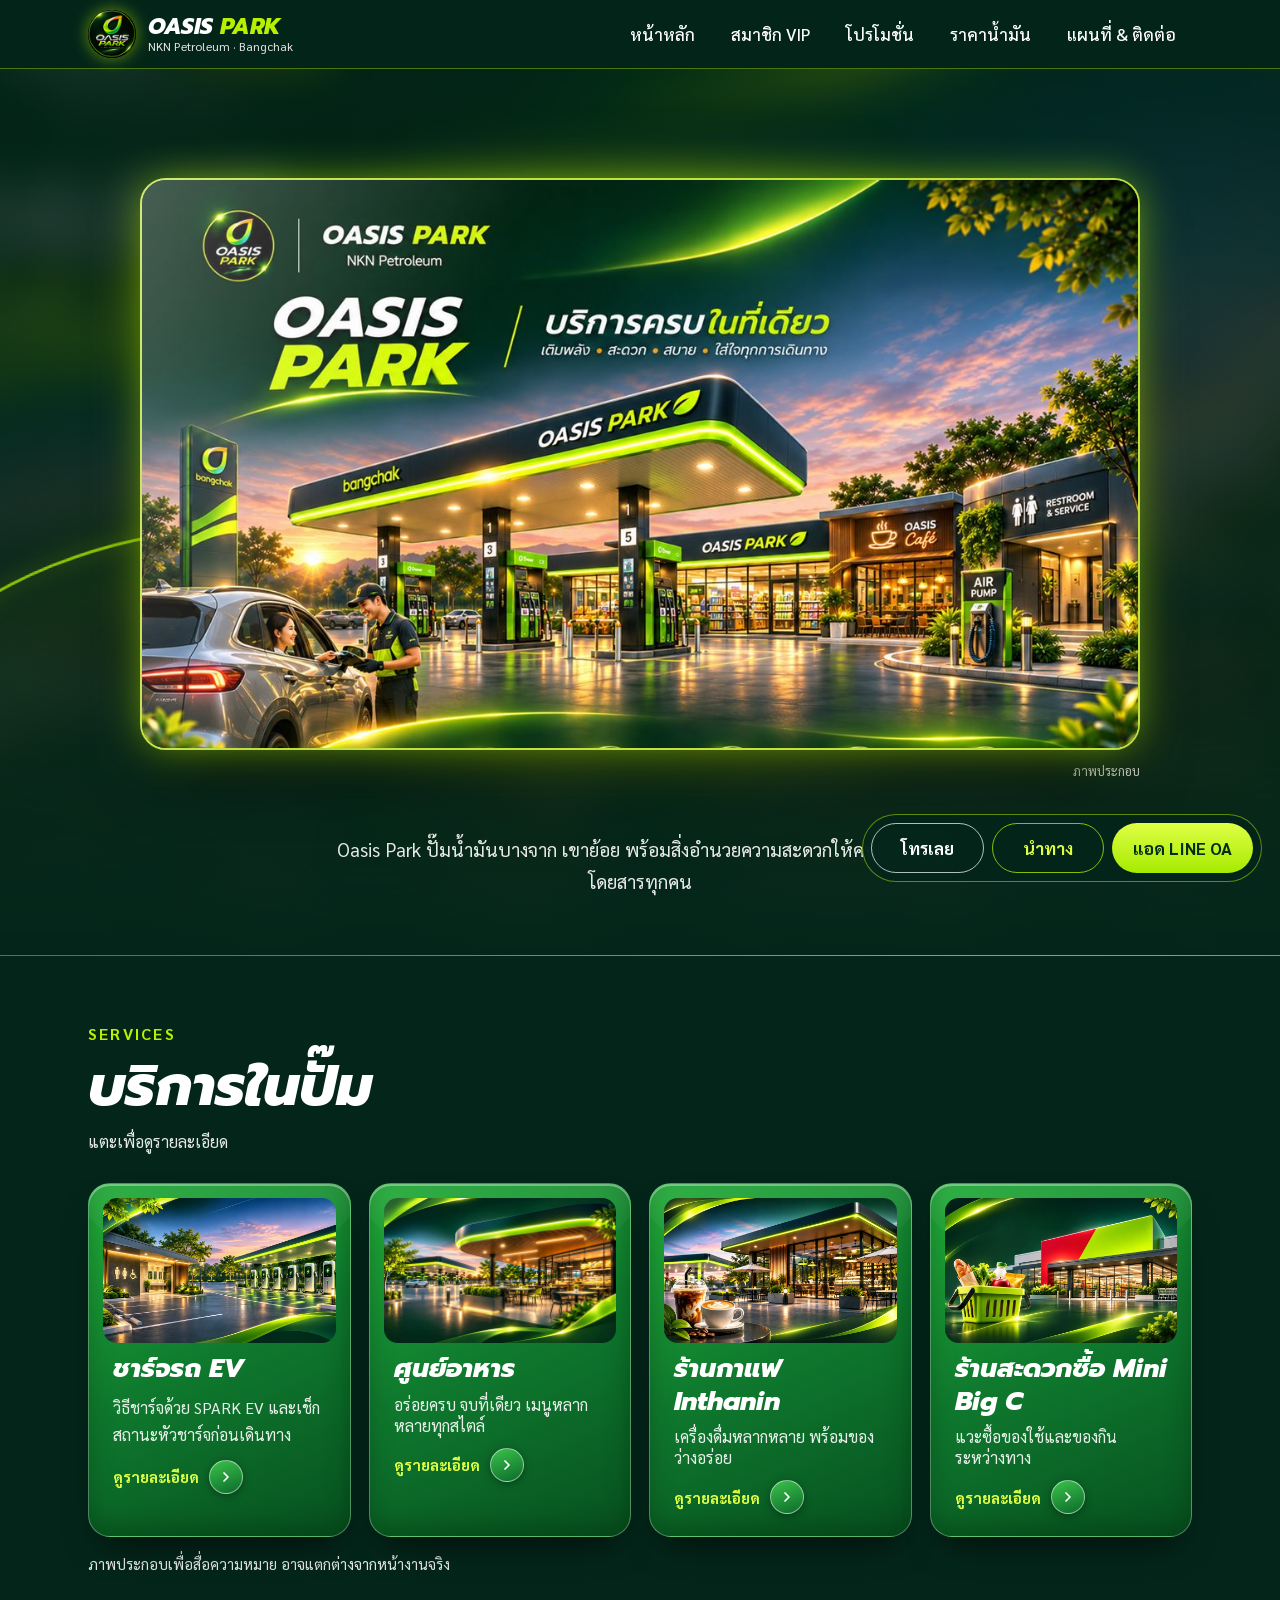
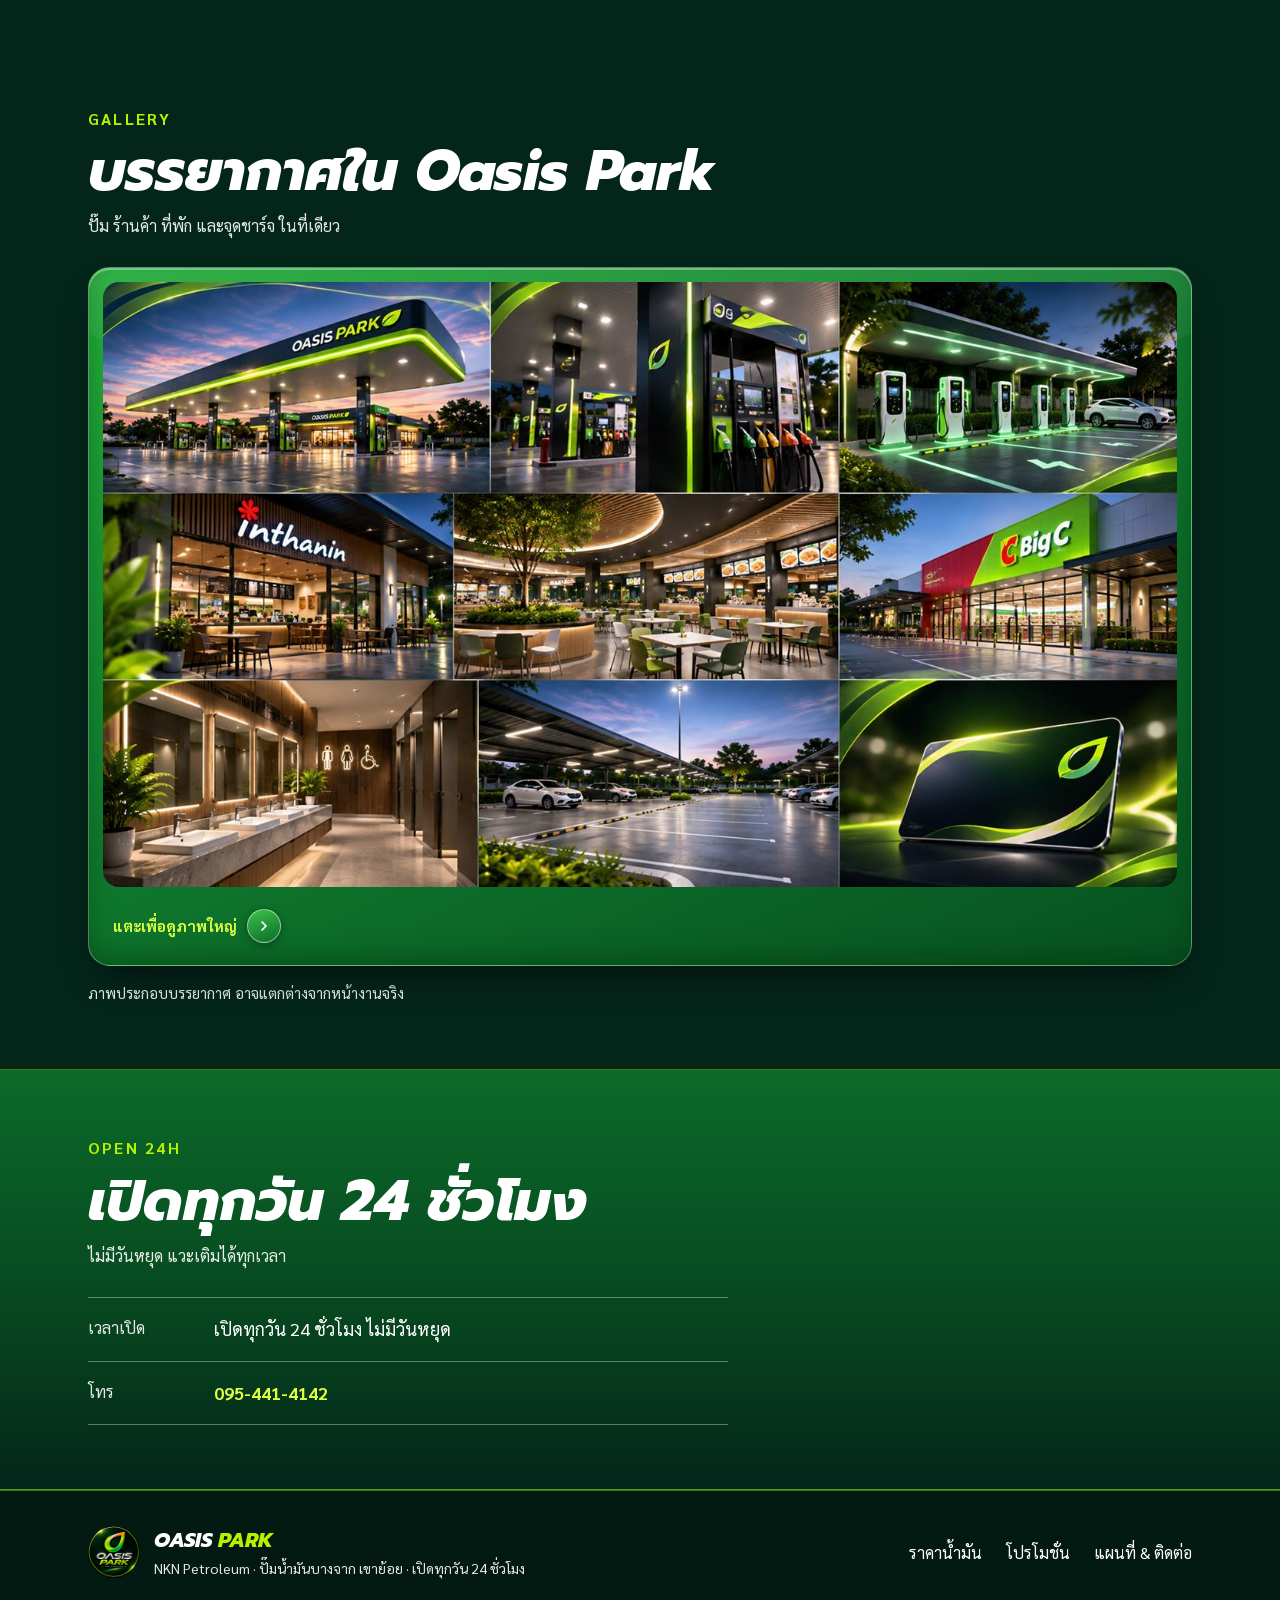
==== commit 839956ed: "Fix spelling: โปรโมชัน -> โปรโมชั่น across site (v1.4) Co-Authored-By: Claude Opus 5.5 <noreply@anth" ====
--- a/about.html
+++ b/about.html
@@ -24,7 +24,7 @@
     <nav class="primary">
       <a href="index.html">หน้าหลัก</a>
       <a href="vip.html">สมาชิก VIP</a>
-      <a href="promotions.html">โปรโมชัน</a>
+      <a href="promotions.html">โปรโมชั่น</a>
       <a href="prices.html">ราคาน้ำมัน</a>
       <a href="contact.html">แผนที่ &amp; ติดต่อ</a>
     </nav>
@@ -86,7 +86,7 @@
       <img src="assets/img/web/brand/logo-emblem.png" alt="" width="52" height="52">
       <div><div class="fn">OASIS <span>PARK</span></div><small>NKN Petroleum · ปั๊มน้ำมันบางจาก เขาย้อย · เปิดทุกวัน 24 ชั่วโมง</small></div>
     </div>
-    <nav><a href="prices.html">ราคาน้ำมัน</a><a href="promotions.html">โปรโมชัน</a><a href="contact.html">แผนที่ &amp; ติดต่อ</a></nav>
+    <nav><a href="prices.html">ราคาน้ำมัน</a><a href="promotions.html">โปรโมชั่น</a><a href="contact.html">แผนที่ &amp; ติดต่อ</a></nav>
   </div>
 </footer>
 
--- a/assets/css/style.css
+++ b/assets/css/style.css
@@ -576,7 +576,7 @@
   .section-head p { font-size: 16px; }
 }
 
-/* ---------- 2026-11-15 ทางเข้าหน้า VIP (หน้าแรก + โปรโมชัน) ---------- */
+/* ---------- 2026-11-15 ทางเข้าหน้า VIP (หน้าแรก + โปรโมชั่น) ---------- */
 .glass.vip-entry { margin-top: 18px; flex-direction: row; align-items: center; flex-wrap: wrap; gap: 10px 20px; padding: 18px 22px; border-width: 2px; border-color: var(--lime); }
 .vip-entry .tag-pill { align-self: center; }
 .vip-entry .ve-main { flex: 1 1 320px; display: flex; flex-direction: column; gap: 2px; line-height: 1.4; }
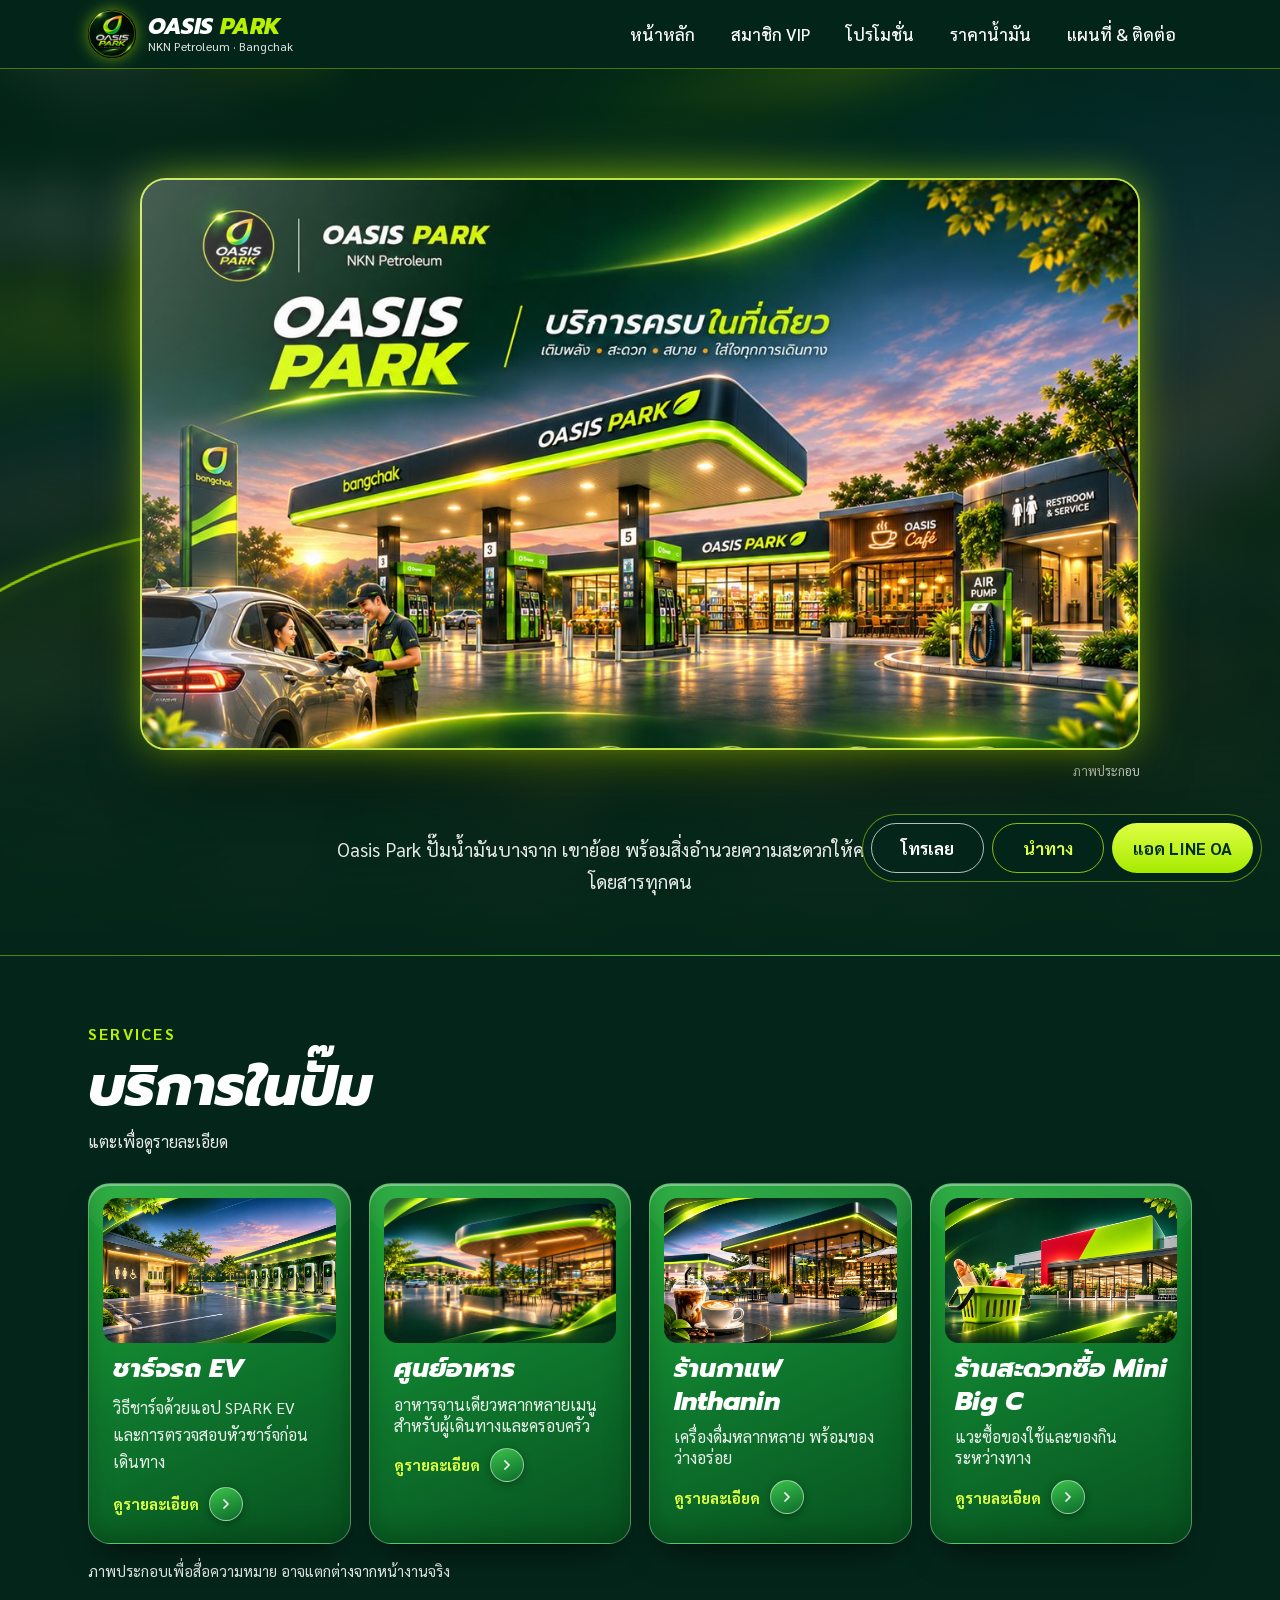
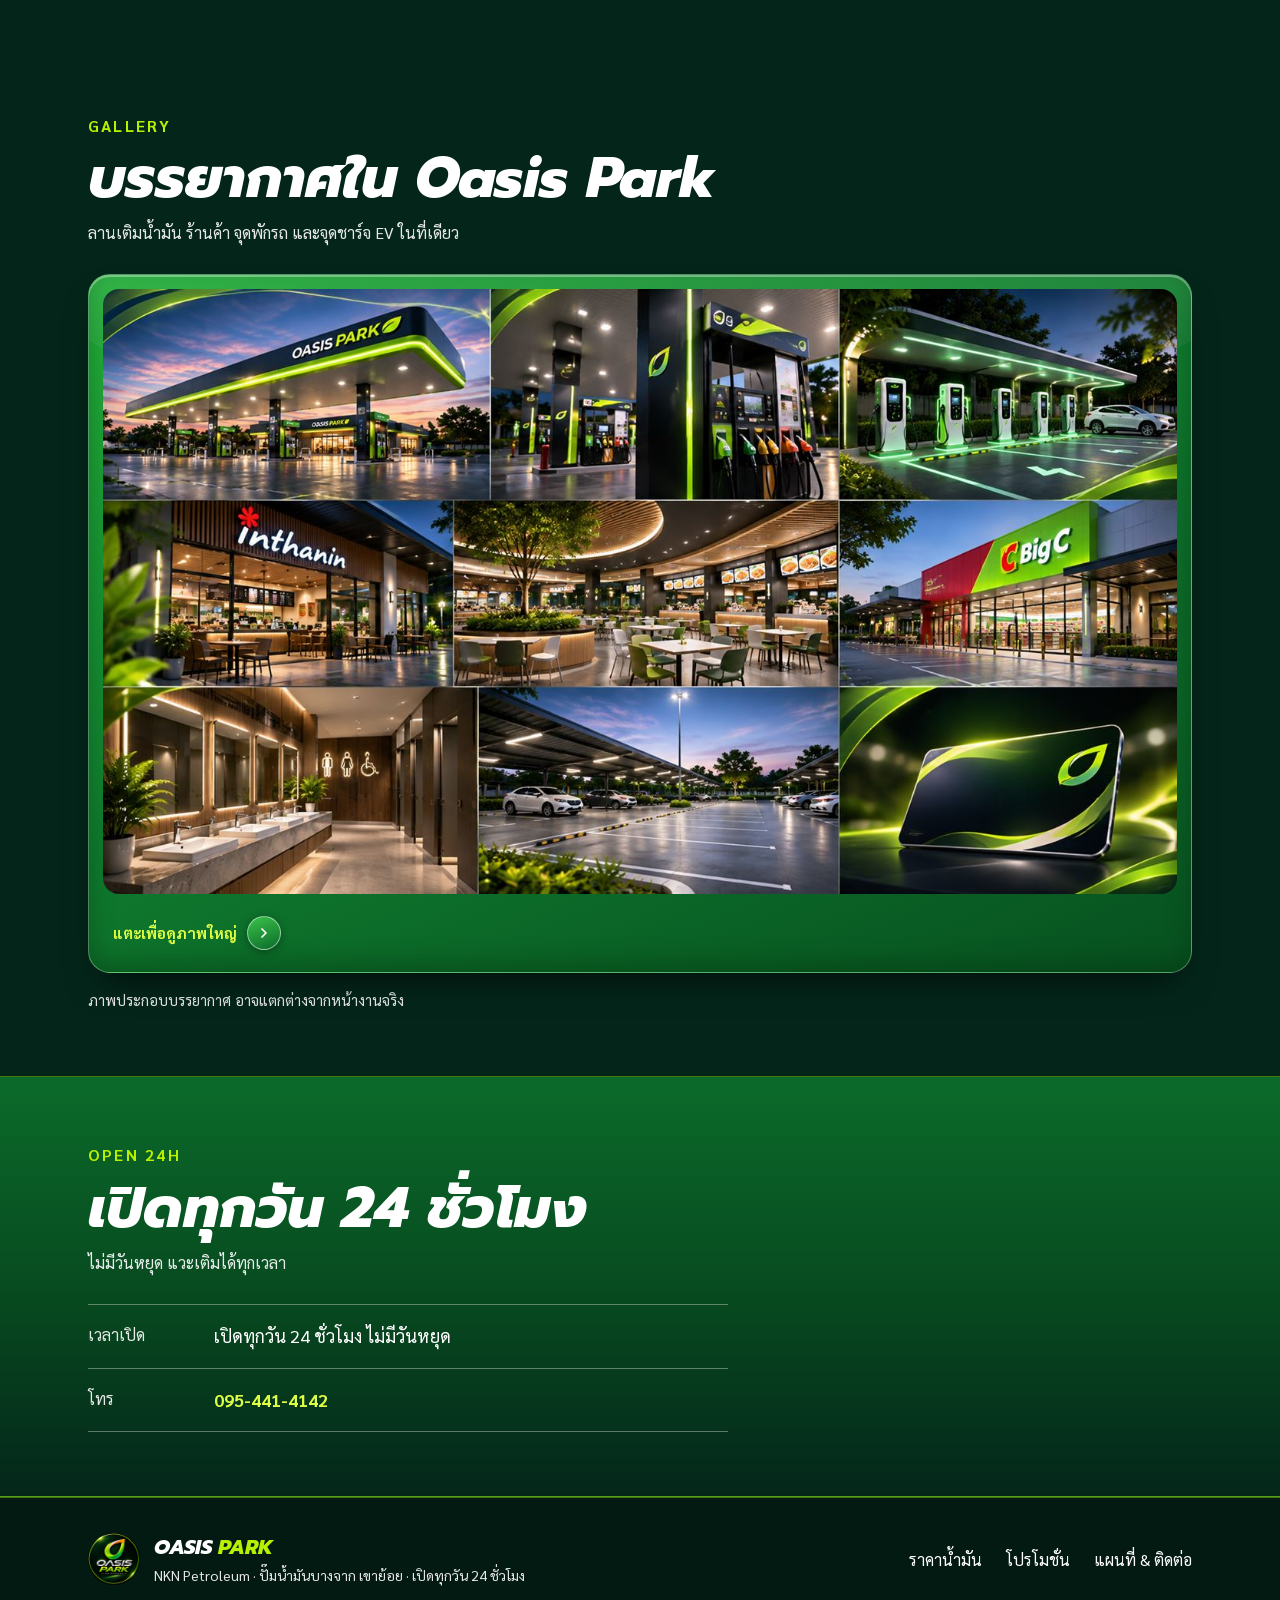
==== commit 77bb4466: "Copy pass: formal, natural Thai and less repetition across pages - VIP: trim repeated "100 points", " ====
--- a/about.html
+++ b/about.html
@@ -45,10 +45,10 @@
     <div class="grid wide">
   <a class="glass img" href="ev.html">
     <img class="thumb" src="assets/img/web/services/ev-scene.jpg" alt="หัวชาร์จ EV ใต้หลังคาไฟเขียวไลม์ ข้างห้องน้ำ" loading="lazy">
-    <span class="pad-in"><h3>ชาร์จรถ EV</h3><p>วิธีชาร์จด้วย SPARK EV และเช็กสถานะหัวชาร์จก่อนเดินทาง</p><span class="more">ดูรายละเอียด <span class="chev" aria-hidden="true"><svg width="16" height="16" viewBox="0 0 24 24" fill="none" stroke="#fff" stroke-width="2.6" stroke-linecap="round" stroke-linejoin="round"><path d="m9 6 6 6-6 6"/></svg></span></span></span>
+    <span class="pad-in"><h3>ชาร์จรถ EV</h3><p>วิธีชาร์จด้วยแอป SPARK EV และการตรวจสอบหัวชาร์จก่อนเดินทาง</p><span class="more">ดูรายละเอียด <span class="chev" aria-hidden="true"><svg width="16" height="16" viewBox="0 0 24 24" fill="none" stroke="#fff" stroke-width="2.6" stroke-linecap="round" stroke-linejoin="round"><path d="m9 6 6 6-6 6"/></svg></span></span></span>
   </a>  <button type="button" class="glass img" data-modal="s3" aria-haspopup="dialog">
     <img class="thumb" src="assets/img/web/services/food-scene.jpg" alt="ศูนย์อาหารยามเย็นข้างลานเติมน้ำมัน" loading="lazy">
-    <span class="pad-in"><h3>ศูนย์อาหาร</h3><p>อร่อยครบ จบที่เดียว เมนูหลากหลายทุกสไตล์</p><span class="more">ดูรายละเอียด <span class="chev" aria-hidden="true"><svg width="16" height="16" viewBox="0 0 24 24" fill="none" stroke="#fff" stroke-width="2.6" stroke-linecap="round" stroke-linejoin="round"><path d="m9 6 6 6-6 6"/></svg></span></span></span>
+    <span class="pad-in"><h3>ศูนย์อาหาร</h3><p>อาหารจานเดียวหลากหลายเมนู สำหรับผู้เดินทางและครอบครัว</p><span class="more">ดูรายละเอียด <span class="chev" aria-hidden="true"><svg width="16" height="16" viewBox="0 0 24 24" fill="none" stroke="#fff" stroke-width="2.6" stroke-linecap="round" stroke-linejoin="round"><path d="m9 6 6 6-6 6"/></svg></span></span></span>
   </button>  <button type="button" class="glass img" data-modal="s2" aria-haspopup="dialog">
     <img class="thumb" src="assets/img/web/services/cafe-scene.jpg" alt="ร้านกาแฟยามเย็น พร้อมกาแฟเย็นและลาเต้" loading="lazy">
     <span class="pad-in"><h3>ร้านกาแฟ Inthanin</h3><p>เครื่องดื่มหลากหลาย พร้อมของว่างอร่อย</p><span class="more">ดูรายละเอียด <span class="chev" aria-hidden="true"><svg width="16" height="16" viewBox="0 0 24 24" fill="none" stroke="#fff" stroke-width="2.6" stroke-linecap="round" stroke-linejoin="round"><path d="m9 6 6 6-6 6"/></svg></span></span></span>
@@ -62,7 +62,7 @@
 </section>
 <section class="block">
   <div class="wrap">
-    <div class="section-head"><div class="eyebrow-label">GALLERY</div><h2>บรรยากาศใน Oasis Park</h2><p>ปั๊ม ร้านค้า ที่พัก และจุดชาร์จ ในที่เดียว</p></div>
+    <div class="section-head"><div class="eyebrow-label">GALLERY</div><h2>บรรยากาศใน Oasis Park</h2><p>ลานเติมน้ำมัน ร้านค้า จุดพักรถ และจุดชาร์จ EV ในที่เดียว</p></div>
     <button type="button" class="glass gallery" data-modal="gallery" aria-haspopup="dialog">
   <img src="assets/img/web/gallery/oasis-collage.jpg" alt="ภาพรวมบรรยากาศ Oasis Park: ปั๊มน้ำมัน หัวจ่าย หัวชาร์จ EV Inthanin ศูนย์อาหาร ร้านสะดวกซื้อ ห้องน้ำ ลานจอดรถ และบัตรสมาชิก" loading="lazy" width="1400">
   <span class="more" style="padding:12px 10px 4px;">แตะเพื่อดูภาพใหญ่ <span class="chev" aria-hidden="true"><svg width="16" height="16" viewBox="0 0 24 24" fill="none" stroke="#fff" stroke-width="2.6" stroke-linecap="round" stroke-linejoin="round"><path d="m9 6 6 6-6 6"/></svg></span></span>
--- a/assets/css/style.css
+++ b/assets/css/style.css
@@ -585,5 +585,81 @@
 .vip-entry .more { padding-top: 0; white-space: nowrap; }
 @media (max-width: 600px) { .glass.vip-entry { padding: 16px 18px; } .vip-entry .tag-pill { align-self: flex-start; } }
 
+/* ---------- 2026-11-17 แบนเนอร์ชวนเพื่อนสมัคร VIP (หน้าแรก · ภาพ Vega v1) ---------- */
+.vip-ref { padding: 26px 0 0; }
+.vr-card {
+  position: relative; overflow: hidden; min-height: 440px; display: flex; align-items: center;
+  border-radius: var(--radius); background: #032116; border: 2px solid var(--lime);
+  box-shadow: 0 0 34px -10px rgba(183, 240, 0, .55), 0 24px 50px -24px rgba(0, 0, 0, .7);
+}
+.vr-art { position: absolute; inset: 0 0 0 auto; height: 100%; }
+.vr-art img { display: block; height: 100%; width: auto; max-width: none; }
+.vr-text { position: relative; z-index: 1; max-width: min(46%, 520px); padding: 36px 0 36px clamp(28px, 4vw, 48px); display: flex; flex-direction: column; align-items: flex-start; gap: 12px; }
+.vr-text h2 { margin: 0; font-weight: 800; font-style: italic; font-size: clamp(30px, 4vw, 46px); line-height: 1.2; }
+.vr-hl { margin: 0; font-family: 'Prompt', sans-serif; font-weight: 800; font-style: italic; font-size: clamp(26px, 3.2vw, 38px); line-height: 1.2; color: var(--lime); text-shadow: 0 0 18px rgba(183, 240, 0, .35); }
+.vr-desc { margin: 0; font-size: 17px; line-height: 1.65; color: var(--ink-dim); text-wrap: pretty; }
+.vr-text .btn { margin-top: 6px; }
+.vr-cap { position: absolute; right: 14px; bottom: 10px; z-index: 1; padding: 1px 8px; border-radius: 999px; background: rgba(3, 33, 22, .6); font-size: 12px; color: rgba(255, 255, 255, .92); text-shadow: 0 1px 4px rgba(0, 0, 0, .8); }
+@media (max-width: 860px) {
+  .vr-card { flex-direction: column; align-items: stretch; min-height: 0; }
+  .vr-art { position: static; height: auto; }
+  .vr-art img { width: 100%; height: auto; max-width: 100%; }
+  .vr-text { max-width: none; padding: 20px 20px 22px; }
+  .vr-text .btn { align-self: stretch; justify-content: center; }
+  .vr-cap { top: 10px; bottom: auto; }
+}
+@media (max-width: 600px) {
+  .vip-ref { padding-top: 18px; }
+  .vr-desc { font-size: 16px; }
+}
+
 /* เมนูใหม่ 2026-11-15: ลิงก์ #services ไม่ให้หัวข้อจมใต้แถบเมนู */
 #services { scroll-margin-top: 80px; }
+
+/* ---------- ป้าย "สมัครฟรี" (ใช้ร่วม หน้าแรก / VIP / สมัคร) ---------- */
+.free-badge {
+  display: inline-flex; align-items: center; gap: 10px; align-self: flex-start;
+  padding: 8px 18px 8px 10px; border-radius: 999px;
+  background: rgba(183, 240, 0, .12); border: 1.5px solid var(--lime);
+  box-shadow: 0 0 22px -6px rgba(183, 240, 0, .7);
+  font-family: 'Prompt', sans-serif; font-weight: 800; font-size: clamp(17px, 1.8vw, 20px); line-height: 1.25; color: #fff;
+}
+.free-badge::before {
+  content: "✓"; flex: none; width: 28px; height: 28px; border-radius: 50%;
+  display: grid; place-items: center; background: var(--lime); color: var(--on-lime); font-size: 17px; font-weight: 800;
+}
+.free-badge b { color: var(--lime); font-weight: 800; }
+.free-note { margin: 0; font-size: 16px; line-height: 1.6; color: var(--ink-dim); text-wrap: pretty; }
+.free-note b { color: #fff; }
+.vr-btns { display: flex; flex-wrap: wrap; gap: 10px; margin-top: 6px; }
+.vr-text .vr-btns .btn { margin-top: 0; }
+@media (max-width: 860px) {
+  .vr-btns { align-self: stretch; flex-direction: column; }
+  .vr-btns .btn { justify-content: center; }
+}
+
+/* ---------- กล่องเด่น "สมัครฟรี" (หน้า VIP / หน้าสมัคร) ---------- */
+.free-box {
+  position: relative; align-self: stretch; max-width: 560px;
+  display: grid; grid-template-columns: auto 1fr; align-items: center; gap: 6px 18px;
+  padding: 18px 22px; border-radius: 20px;
+  background: linear-gradient(135deg, rgba(183, 240, 0, .2), rgba(183, 240, 0, .05));
+  border: 2px solid var(--lime); box-shadow: 0 0 34px -8px rgba(183, 240, 0, .75);
+}
+.free-box .fb-stamp {
+  grid-row: span 2; width: 74px; height: 74px; border-radius: 50%;
+  display: grid; place-items: center; text-align: center;
+  background: var(--lime); color: var(--on-lime);
+  font-family: 'Prompt', sans-serif; font-weight: 800; font-style: italic; font-size: 24px; line-height: 1;
+  box-shadow: 0 0 24px rgba(183, 240, 0, .7), inset 0 -3px 0 rgba(0, 0, 0, .18);
+}
+.free-box .fb-title { margin: 0; font-family: 'Prompt', sans-serif; font-weight: 800; font-style: italic; font-size: clamp(24px, 2.6vw, 30px); line-height: 1.2; color: #fff; }
+.free-box .fb-title b { color: var(--lime); }
+.free-box .fb-sub { margin: 0; font-size: 16px; line-height: 1.55; color: var(--ink-dim); }
+.free-invite { margin: 0; font-size: clamp(17px, 1.8vw, 19px); line-height: 1.65; text-wrap: pretty; }
+.free-invite b { color: var(--lime); }
+@media (max-width: 480px) {
+  .free-box { padding: 16px; gap: 4px 14px; }
+  .free-box .fb-stamp { width: 62px; height: 62px; font-size: 20px; }
+}
+.free-box .fb-title span { white-space: nowrap; }
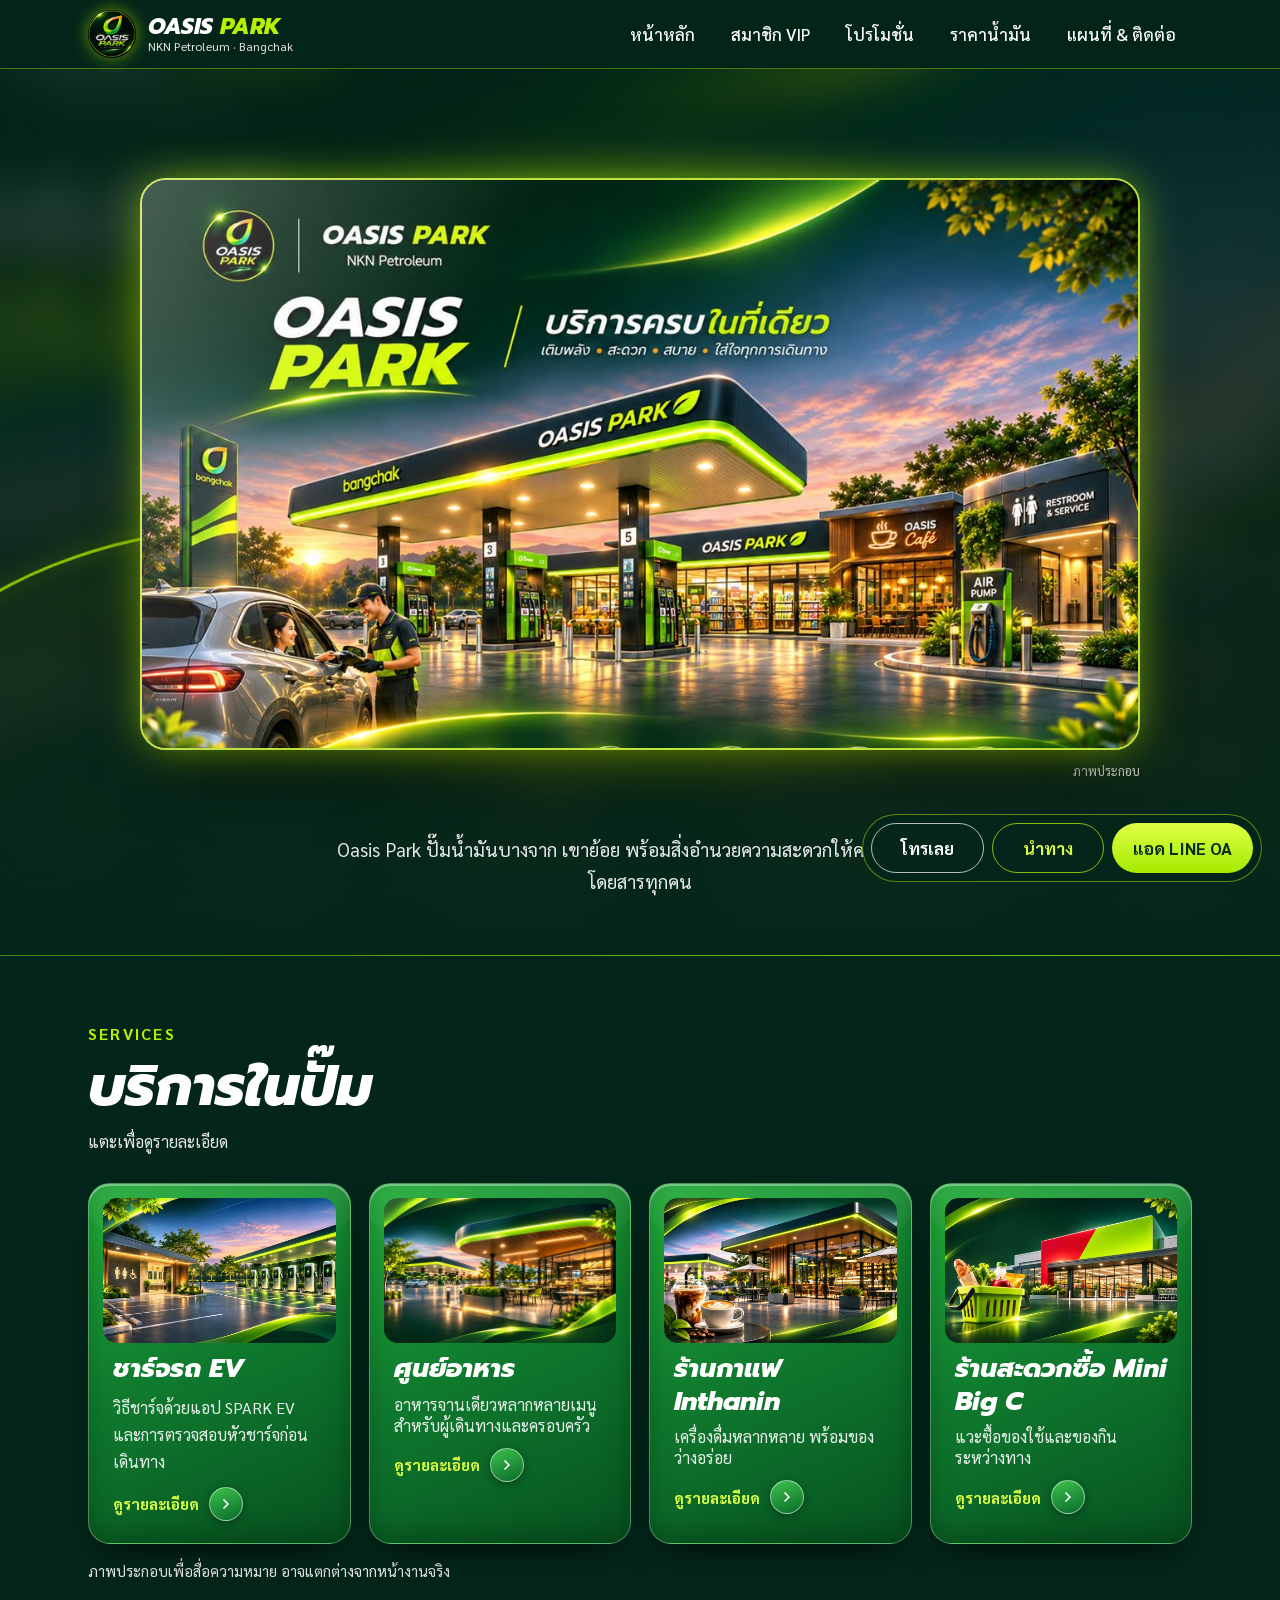
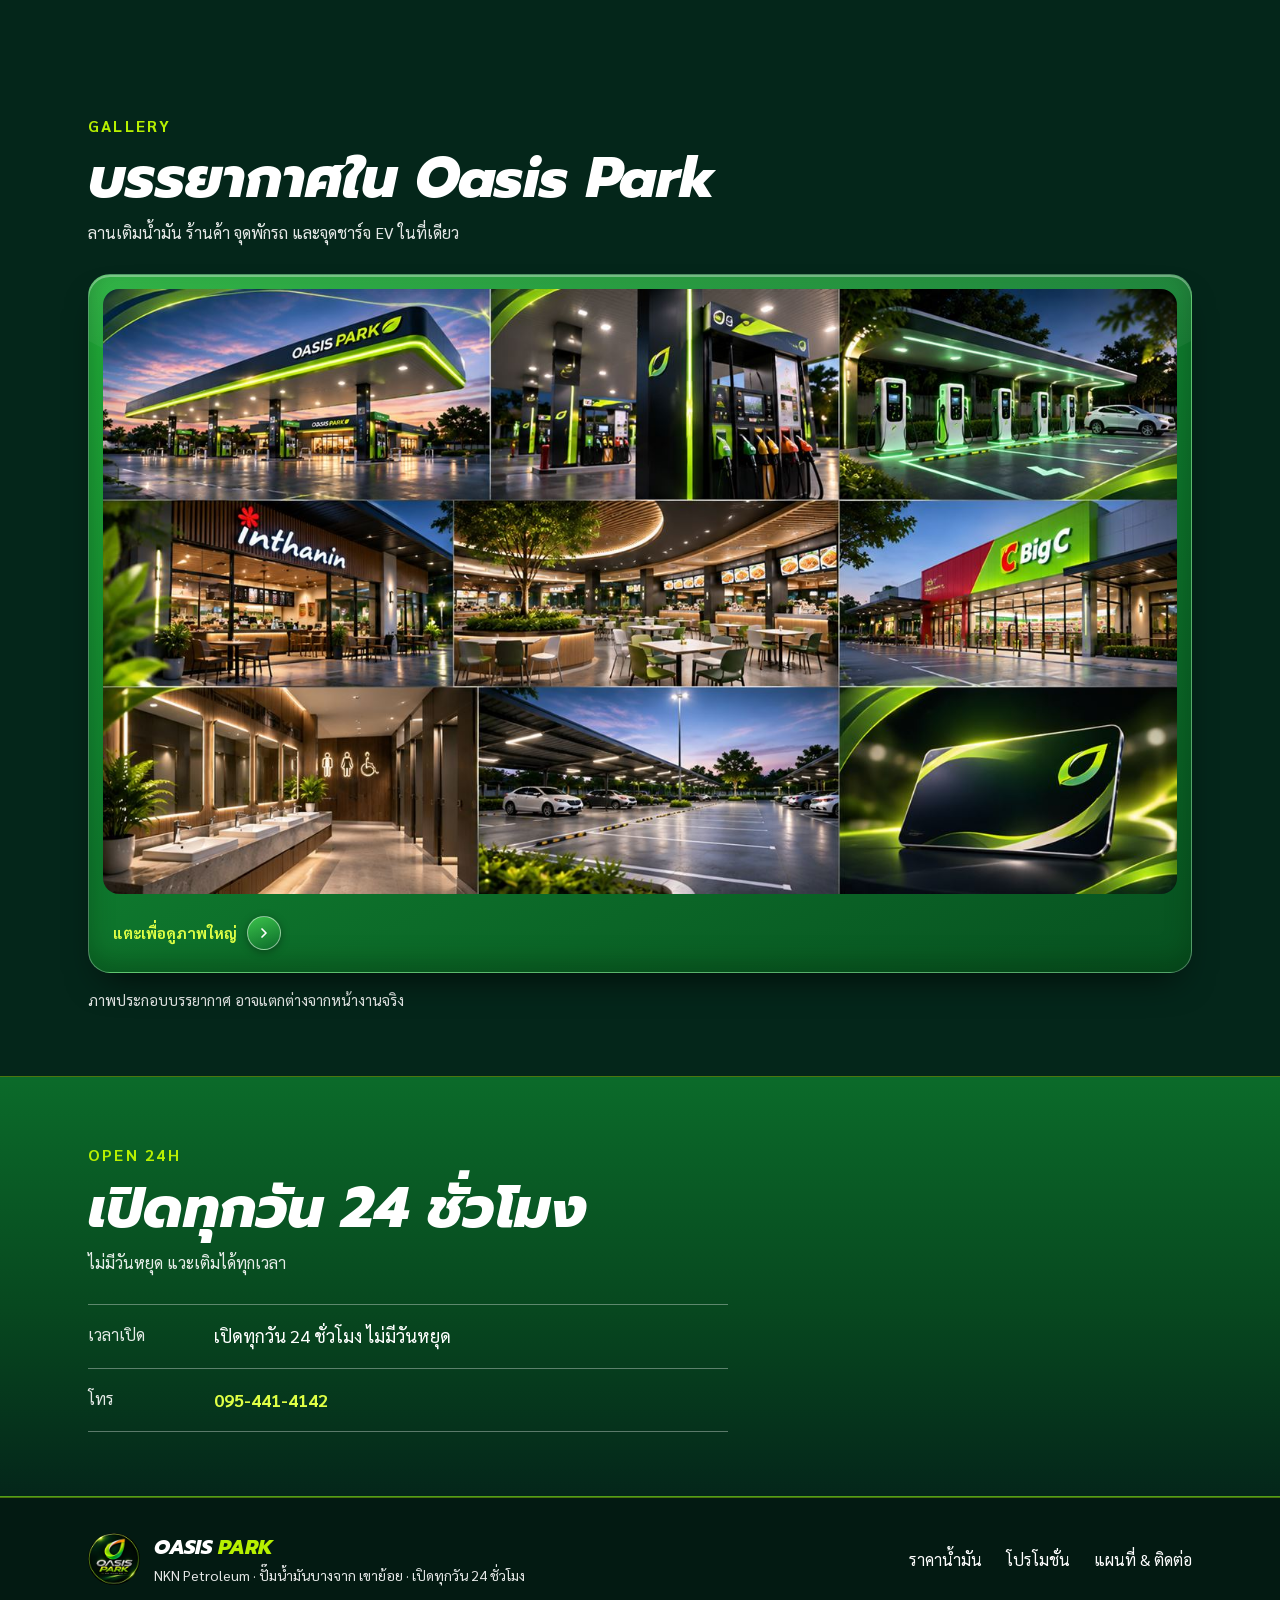
==== commit a0bb5793: "Fix page jumps and slow loads: image sizes, light logo, lighter shirt box - Add intrinsic width/heig" ====
--- a/about.html
+++ b/about.html
@@ -5,19 +5,19 @@
 <meta name="viewport" content="width=device-width, initial-scale=1">
 <title>ร้านของเรา — Oasis Park</title>
 <meta name="description" content="บริการใน Oasis Park บางจาก เขาย้อย ชาร์จ EV ร้านสะดวกซื้อ Mini Big C กาแฟ Inthanin ศูนย์อาหาร">
-<link rel="icon" href="assets/img/web/brand/logo-emblem.png">
+<link rel="icon" href="assets/img/web/brand/logo-emblem-64.png" type="image/png">
 <link rel="preconnect" href="https://fonts.googleapis.com">
 <link rel="preconnect" href="https://fonts.gstatic.com" crossorigin>
 <link rel="stylesheet" href="https://fonts.googleapis.com/css2?family=Prompt:ital,wght@0,500;0,600;0,700;0,800;1,700;1,800&family=Sarabun:wght@400;500;600;700&display=swap">
 <link rel="stylesheet" href="assets/css/style.css">
 </head>
 <body>
-<div class="pt" aria-hidden="true"><img src="assets/img/web/brand/logo-emblem.png" alt="" width="110" height="110"></div>
+<div class="pt" aria-hidden="true"><img src="assets/img/web/brand/logo-emblem-256.webp" alt="" width="110" height="110"></div>
 
 <header class="site">
   <div class="nav-row">
     <a class="brand" href="index.html" aria-label="Oasis Park หน้าหลัก">
-      <img src="assets/img/web/brand/logo-emblem.png" alt="" width="48" height="48">
+      <img src="assets/img/web/brand/logo-emblem-256.webp" alt="" width="48" height="48">
       <span class="bt"><b>OASIS <span>PARK</span></b><small>NKN Petroleum · Bangchak</small></span>
     </a>
     <button class="nav-toggle" aria-label="เปิดเมนู" aria-expanded="false">☰</button>
@@ -36,7 +36,7 @@
   <div class="hero-grid center"><div class="hero-text">
     <h1 class="sr-only">ร้านของเรา — บริการครบในที่เดียว</h1>
   </div>
-  <figure class="shot"><div class="tilt"><span class="halo" aria-hidden="true"></span><img src="assets/img/web/pages/page-services.jpg" alt="ภาพปั๊ม Oasis Park ยามเย็น พร้อมร้านค้าและบริการ" width="1200"><span class="rim" aria-hidden="true"></span></div><figcaption>ภาพประกอบ</figcaption></figure>
+  <figure class="shot"><div class="tilt"><span class="halo" aria-hidden="true"></span><img src="assets/img/web/pages/page-services.jpg" alt="ภาพปั๊ม Oasis Park ยามเย็น พร้อมร้านค้าและบริการ" width="1200" height="684"><span class="rim" aria-hidden="true"></span></div><figcaption>ภาพประกอบ</figcaption></figure>
   <div class="hero-text"><p class="lead">Oasis Park ปั๊มน้ำมันบางจาก เขาย้อย พร้อมสิ่งอำนวยความสะดวกให้คนขับและผู้โดยสารทุกคน</p></div></div>
 </section>
 <section class="block">
@@ -44,16 +44,16 @@
     <div class="section-head"><div class="eyebrow-label">SERVICES</div><h2>บริการในปั๊ม</h2><p>แตะเพื่อดูรายละเอียด</p></div>
     <div class="grid wide">
   <a class="glass img" href="ev.html">
-    <img class="thumb" src="assets/img/web/services/ev-scene.jpg" alt="หัวชาร์จ EV ใต้หลังคาไฟเขียวไลม์ ข้างห้องน้ำ" loading="lazy">
+    <img width="1000" height="563" class="thumb" src="assets/img/web/services/ev-scene.jpg" alt="หัวชาร์จ EV ใต้หลังคาไฟเขียวไลม์ ข้างห้องน้ำ" loading="lazy">
     <span class="pad-in"><h3>ชาร์จรถ EV</h3><p>วิธีชาร์จด้วยแอป SPARK EV และการตรวจสอบหัวชาร์จก่อนเดินทาง</p><span class="more">ดูรายละเอียด <span class="chev" aria-hidden="true"><svg width="16" height="16" viewBox="0 0 24 24" fill="none" stroke="#fff" stroke-width="2.6" stroke-linecap="round" stroke-linejoin="round"><path d="m9 6 6 6-6 6"/></svg></span></span></span>
   </a>  <button type="button" class="glass img" data-modal="s3" aria-haspopup="dialog">
-    <img class="thumb" src="assets/img/web/services/food-scene.jpg" alt="ศูนย์อาหารยามเย็นข้างลานเติมน้ำมัน" loading="lazy">
+    <img width="1000" height="588" class="thumb" src="assets/img/web/services/food-scene.jpg" alt="ศูนย์อาหารยามเย็นข้างลานเติมน้ำมัน" loading="lazy">
     <span class="pad-in"><h3>ศูนย์อาหาร</h3><p>อาหารจานเดียวหลากหลายเมนู สำหรับผู้เดินทางและครอบครัว</p><span class="more">ดูรายละเอียด <span class="chev" aria-hidden="true"><svg width="16" height="16" viewBox="0 0 24 24" fill="none" stroke="#fff" stroke-width="2.6" stroke-linecap="round" stroke-linejoin="round"><path d="m9 6 6 6-6 6"/></svg></span></span></span>
   </button>  <button type="button" class="glass img" data-modal="s2" aria-haspopup="dialog">
-    <img class="thumb" src="assets/img/web/services/cafe-scene.jpg" alt="ร้านกาแฟยามเย็น พร้อมกาแฟเย็นและลาเต้" loading="lazy">
+    <img width="1000" height="563" class="thumb" src="assets/img/web/services/cafe-scene.jpg" alt="ร้านกาแฟยามเย็น พร้อมกาแฟเย็นและลาเต้" loading="lazy">
     <span class="pad-in"><h3>ร้านกาแฟ Inthanin</h3><p>เครื่องดื่มหลากหลาย พร้อมของว่างอร่อย</p><span class="more">ดูรายละเอียด <span class="chev" aria-hidden="true"><svg width="16" height="16" viewBox="0 0 24 24" fill="none" stroke="#fff" stroke-width="2.6" stroke-linecap="round" stroke-linejoin="round"><path d="m9 6 6 6-6 6"/></svg></span></span></span>
   </button>  <button type="button" class="glass img" data-modal="s1" aria-haspopup="dialog">
-    <img class="thumb" src="assets/img/web/services/shop-scene.jpg" alt="ร้านสะดวกซื้อหน้าปั๊ม พร้อมตะกร้าสินค้า" loading="lazy">
+    <img width="1000" height="563" class="thumb" src="assets/img/web/services/shop-scene.jpg" alt="ร้านสะดวกซื้อหน้าปั๊ม พร้อมตะกร้าสินค้า" loading="lazy">
     <span class="pad-in"><h3>ร้านสะดวกซื้อ Mini Big C</h3><p>แวะซื้อของใช้และของกินระหว่างทาง</p><span class="more">ดูรายละเอียด <span class="chev" aria-hidden="true"><svg width="16" height="16" viewBox="0 0 24 24" fill="none" stroke="#fff" stroke-width="2.6" stroke-linecap="round" stroke-linejoin="round"><path d="m9 6 6 6-6 6"/></svg></span></span></span>
   </button>
 </div>
@@ -64,7 +64,7 @@
   <div class="wrap">
     <div class="section-head"><div class="eyebrow-label">GALLERY</div><h2>บรรยากาศใน Oasis Park</h2><p>ลานเติมน้ำมัน ร้านค้า จุดพักรถ และจุดชาร์จ EV ในที่เดียว</p></div>
     <button type="button" class="glass gallery" data-modal="gallery" aria-haspopup="dialog">
-  <img src="assets/img/web/gallery/oasis-collage.jpg" alt="ภาพรวมบรรยากาศ Oasis Park: ปั๊มน้ำมัน หัวจ่าย หัวชาร์จ EV Inthanin ศูนย์อาหาร ร้านสะดวกซื้อ ห้องน้ำ ลานจอดรถ และบัตรสมาชิก" loading="lazy" width="1400">
+  <img src="assets/img/web/gallery/oasis-collage.jpg" alt="ภาพรวมบรรยากาศ Oasis Park: ปั๊มน้ำมัน หัวจ่าย หัวชาร์จ EV Inthanin ศูนย์อาหาร ร้านสะดวกซื้อ ห้องน้ำ ลานจอดรถ และบัตรสมาชิก" loading="lazy" width="1400" height="788">
   <span class="more" style="padding:12px 10px 4px;">แตะเพื่อดูภาพใหญ่ <span class="chev" aria-hidden="true"><svg width="16" height="16" viewBox="0 0 24 24" fill="none" stroke="#fff" stroke-width="2.6" stroke-linecap="round" stroke-linejoin="round"><path d="m9 6 6 6-6 6"/></svg></span></span>
 </button>
 <p class="note" style="margin-top:14px;">ภาพประกอบบรรยากาศ อาจแตกต่างจากหน้างานจริง</p>
@@ -83,7 +83,7 @@
 <footer class="site">
   <div class="wrap foot">
     <div class="fb">
-      <img src="assets/img/web/brand/logo-emblem.png" alt="" width="52" height="52">
+      <img src="assets/img/web/brand/logo-emblem-256.webp" alt="" width="52" height="52">
       <div><div class="fn">OASIS <span>PARK</span></div><small>NKN Petroleum · ปั๊มน้ำมันบางจาก เขาย้อย · เปิดทุกวัน 24 ชั่วโมง</small></div>
     </div>
     <nav><a href="prices.html">ราคาน้ำมัน</a><a href="promotions.html">โปรโมชั่น</a><a href="contact.html">แผนที่ &amp; ติดต่อ</a></nav>
--- a/assets/css/style.css
+++ b/assets/css/style.css
@@ -32,7 +32,7 @@
 
 a { color: inherit; text-decoration: none; }
 a:hover { color: var(--lime); }
-img { max-width: 100%; display: block; }
+img { max-width: 100%; height: auto; display: block; }
 a:focus-visible, button:focus-visible { outline: 3px solid var(--lime-glow); outline-offset: 3px; }
 button { font-family: inherit; }
 
